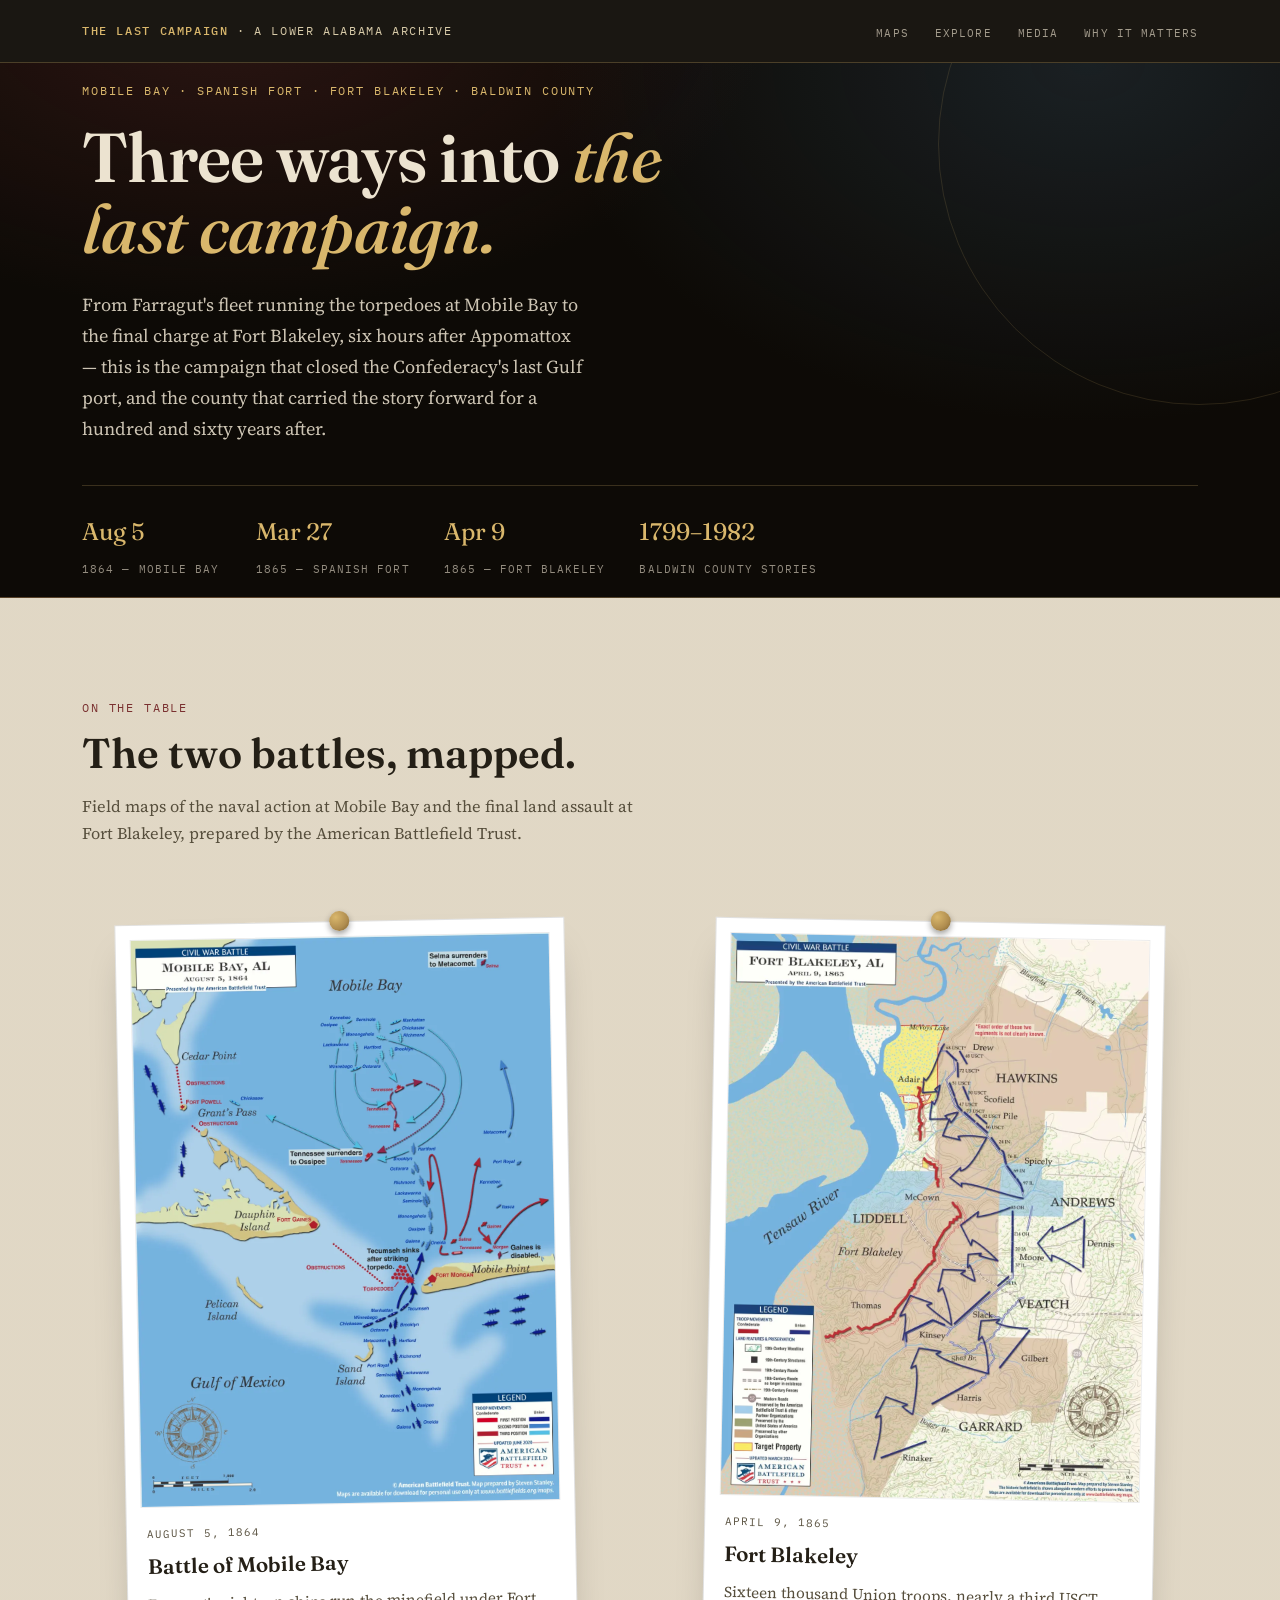
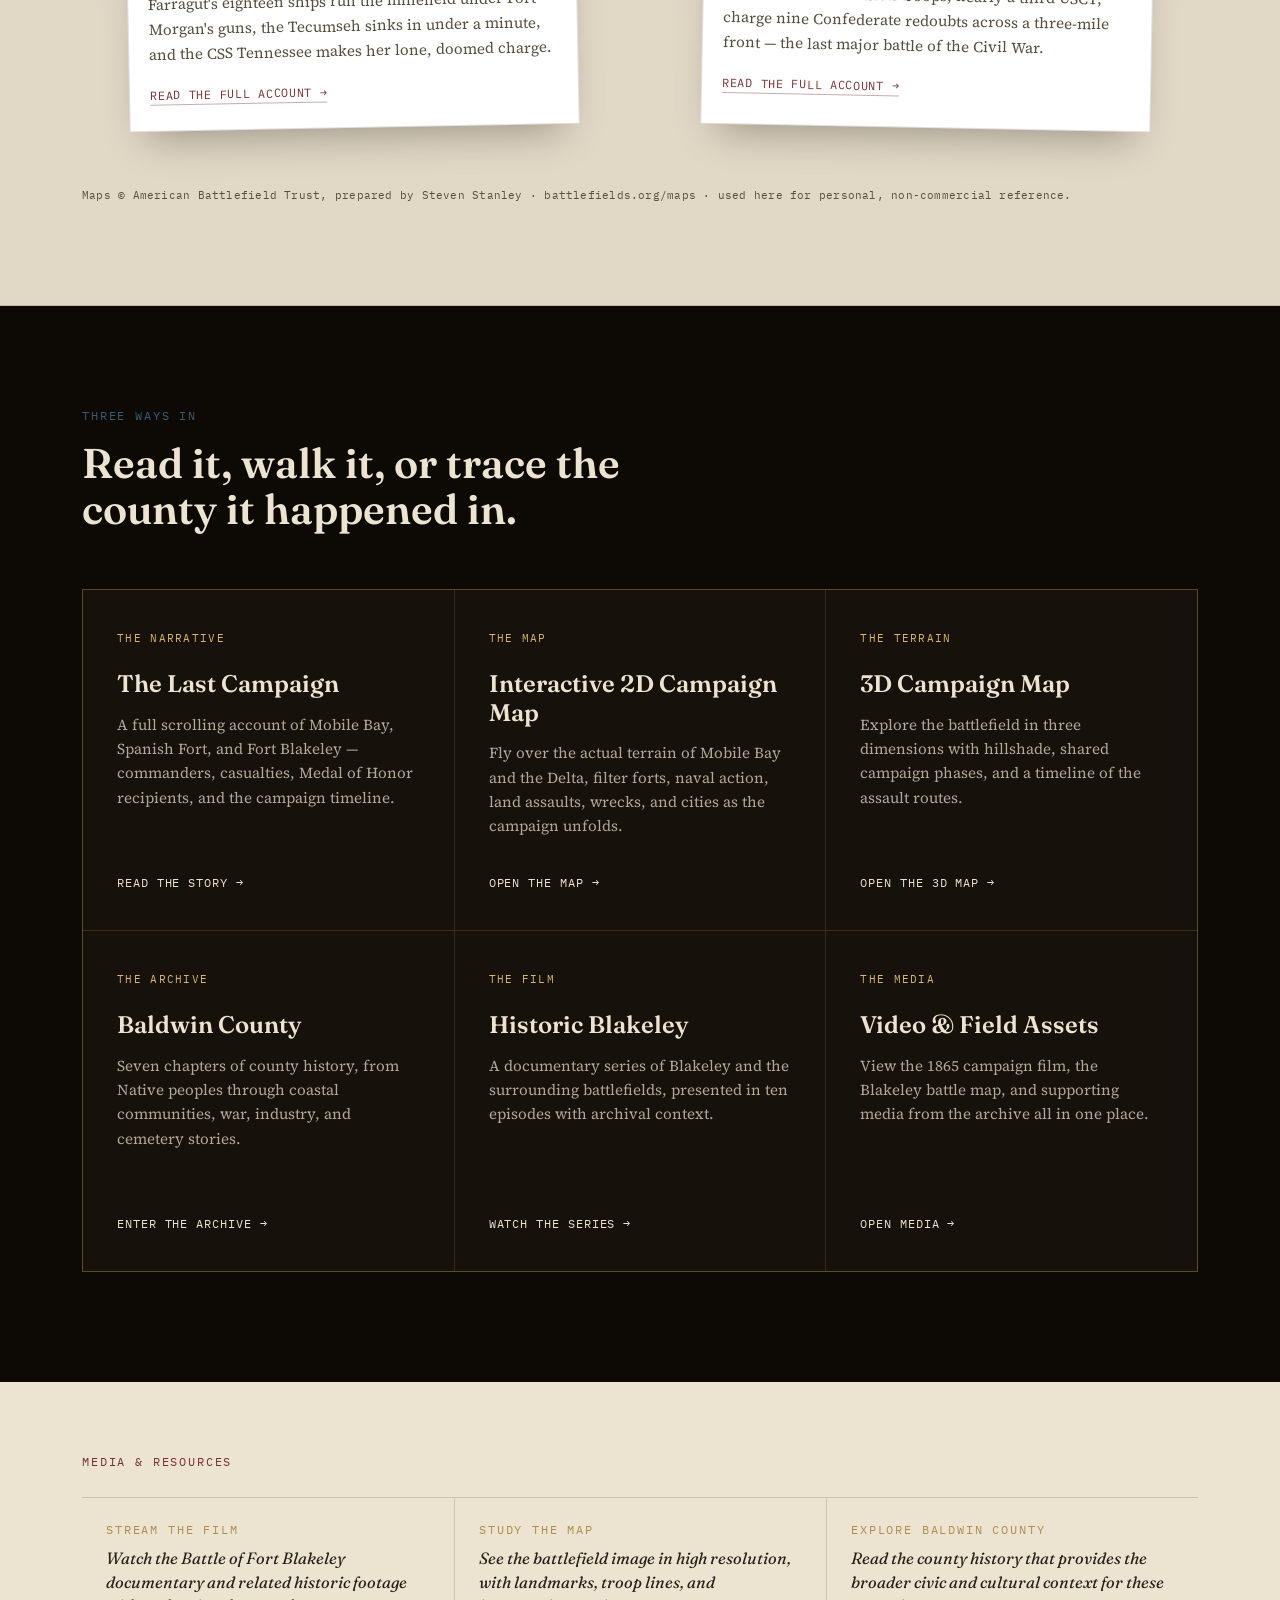
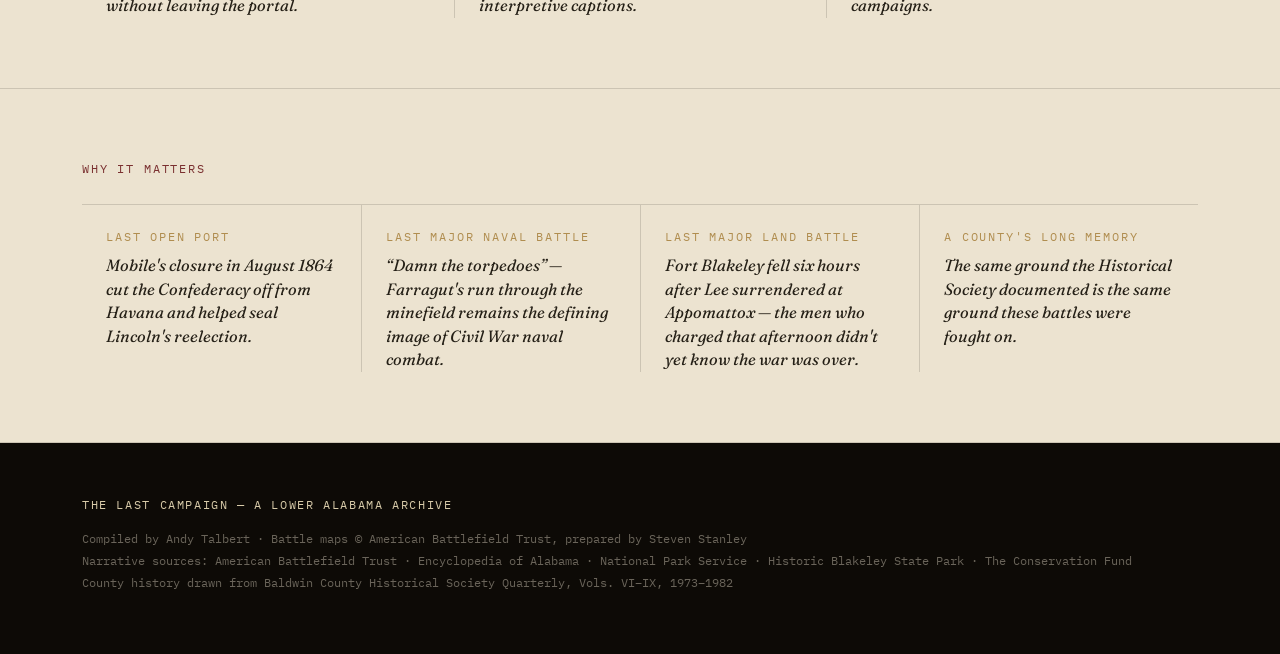
==== index.html @ 720daec0 "Add files via upload" ====
<!DOCTYPE html>
<html lang="en">
<head>
  <meta charset="UTF-8">
  <meta name="viewport" content="width=device-width, initial-scale=1.0">
  <title>The Last Campaign — A Lower Alabama Archive</title>
  <meta name="description" content="A unified web portal for Mobile Bay, Spanish Fort, Fort Blakeley, Baldwin County, and the associated documentary media.">
  <link rel="stylesheet" href="style.css">
</head>
<body>

<div class="topbar">
  <div class="topbar-inner">
    <div class="topbar-mark"><strong>The Last Campaign</strong> · A Lower Alabama Archive</div>
    <ul class="topbar-links">
      <li><a href="#maps">Maps</a></li>
      <li><a href="#routes">Explore</a></li>
      <li><a href="#media">Media</a></li>
      <li><a href="#timeline">Why it matters</a></li>
    </ul>
  </div>
</div>

<header class="hero">
  <div class="hero-inner">
    <div class="eyebrow">Mobile Bay · Spanish Fort · Fort Blakeley · Baldwin County</div>
    <h1>Three ways into <em>the last campaign.</em></h1>
    <p class="hero-lede">
      From Farragut's fleet running the torpedoes at Mobile Bay to the final charge at Fort Blakeley,
      six hours after Appomattox — this is the campaign that closed the Confederacy's last Gulf port,
      and the county that carried the story forward for a hundred and sixty years after.
    </p>
    <div class="hero-dates">
      <div><span class="num">Aug 5</span><span class="lbl">1864 — Mobile Bay</span></div>
      <div><span class="num">Mar 27</span><span class="lbl">1865 — Spanish Fort</span></div>
      <div><span class="num">Apr 9</span><span class="lbl">1865 — Fort Blakeley</span></div>
      <div><span class="num">1799–1982</span><span class="lbl">Baldwin County stories</span></div>
    </div>
  </div>
</header>

<section class="maptable" id="maps">
  <div class="wrap">
    <div class="maptable-head">
      <div class="eyebrow">On the table</div>
      <h2>The two battles, mapped.</h2>
      <p>Field maps of the naval action at Mobile Bay and the final land assault at Fort Blakeley, prepared by the American Battlefield Trust.</p>
    </div>

    <div class="maptable-grid">
      <figure class="doc">
        <span class="doc-pin"></span>
        <img src="assets/mobilebay.png" alt="Map of the Battle of Mobile Bay, August 5, 1864, showing Union fleet columns passing Fort Morgan and the Confederate torpedo field.">
        <figcaption class="doc-cap">
          <span class="doc-eyebrow">August 5, 1864</span>
          <h3>Battle of Mobile Bay</h3>
          <p>Farragut's eighteen ships run the minefield under Fort Morgan's guns, the Tecumseh sinks in under a minute, and the CSS Tennessee makes her lone, doomed charge.</p>
          <a class="doc-link" href="battles.html">Read the full account →</a>
        </figcaption>
      </figure>

      <figure class="doc">
        <span class="doc-pin"></span>
        <img src="assets/blakeley.png" alt="Map of the Battle of Fort Blakeley, April 9, 1865, showing nine Confederate redoubts and the Union charge across a three-mile front.">
        <figcaption class="doc-cap">
          <span class="doc-eyebrow">April 9, 1865</span>
          <h3>Fort Blakeley</h3>
          <p>Sixteen thousand Union troops, nearly a third USCT, charge nine Confederate redoubts across a three-mile front — the last major battle of the Civil War.</p>
          <a class="doc-link" href="battles.html">Read the full account →</a>
        </figcaption>
      </figure>
    </div>

    <p class="map-credit">Maps © American Battlefield Trust, prepared by Steven Stanley · battlefields.org/maps · used here for personal, non-commercial reference.</p>
  </div>
</section>

<section class="routes" id="routes">
  <div class="wrap">
    <div class="routes-head">
      <div class="eyebrow">Three ways in</div>
      <h2>Read it, walk it, or trace the county it happened in.</h2>
    </div>

    <div class="routes-grid">
      <a class="route" href="battles.html">
        <div class="route-tag">The Narrative</div>
        <h3>The Last Campaign</h3>
        <p>A full scrolling account of Mobile Bay, Spanish Fort, and Fort Blakeley — commanders, casualties, Medal of Honor recipients, and the campaign timeline.</p>
        <span class="route-go">Read the story →</span>
      </a>

      <a class="route" href="mobile-campaign-map.html">
        <div class="route-tag">The Map</div>
        <h3>Interactive 2D Campaign Map</h3>
        <p>Fly over the actual terrain of Mobile Bay and the Delta, filter forts, naval action, land assaults, wrecks, and cities as the campaign unfolds.</p>
        <span class="route-go">Open the map →</span>
      </a>

      <a class="route" href="mobile-campaign-3d-map-mobile_1.html">
        <div class="route-tag">The Terrain</div>
        <h3>3D Campaign Map</h3>
        <p>Explore the battlefield in three dimensions with hillshade, shared campaign phases, and a timeline of the assault routes.</p>
        <span class="route-go">Open the 3D map →</span>
      </a>

      <a class="route" href="baldwincounty.html">
        <div class="route-tag">The Archive</div>
        <h3>Baldwin County</h3>
        <p>Seven chapters of county history, from Native peoples through coastal communities, war, industry, and cemetery stories.</p>
        <span class="route-go">Enter the archive →</span>
      </a>

      <a class="route" href="blakeleyvids.html">
        <div class="route-tag">The Film</div>
        <h3>Historic Blakeley</h3>
        <p>A documentary series of Blakeley and the surrounding battlefields, presented in ten episodes with archival context.</p>
        <span class="route-go">Watch the series →</span>
      </a>

      <a class="route" href="media.html">
        <div class="route-tag">The Media</div>
        <h3>Video &amp; Field Assets</h3>
        <p>View the 1865 campaign film, the Blakeley battle map, and supporting media from the archive all in one place.</p>
        <span class="route-go">Open media →</span>
      </a>
    </div>
  </div>
</section>

<section class="strip" id="media">
  <div class="wrap">
    <div class="eyebrow" style="color:var(--confederate); margin-bottom:26px;">Media & resources</div>
    <div class="strip-row">
      <div class="strip-item">
        <div class="eyebrow">Stream the film</div>
        <p>Watch the Battle of Fort Blakeley documentary and related historic footage without leaving the portal.</p>
      </div>
      <div class="strip-item">
        <div class="eyebrow">Study the map</div>
        <p>See the battlefield image in high resolution, with landmarks, troop lines, and interpretive captions.</p>
      </div>
      <div class="strip-item">
        <div class="eyebrow">Explore Baldwin County</div>
        <p>Read the county history that provides the broader civic and cultural context for these campaigns.</p>
      </div>
    </div>
  </div>
</section>

<section class="strip" id="timeline">
  <div class="wrap">
    <div class="eyebrow" style="color:var(--confederate); margin-bottom:26px;">Why it matters</div>
    <div class="strip-row">
      <div class="strip-item">
        <div class="eyebrow">Last open port</div>
        <p>Mobile's closure in August 1864 cut the Confederacy off from Havana and helped seal Lincoln's reelection.</p>
      </div>
      <div class="strip-item">
        <div class="eyebrow">Last major naval battle</div>
        <p>“Damn the torpedoes” — Farragut's run through the minefield remains the defining image of Civil War naval combat.</p>
      </div>
      <div class="strip-item">
        <div class="eyebrow">Last major land battle</div>
        <p>Fort Blakeley fell six hours after Lee surrendered at Appomattox — the men who charged that afternoon didn't yet know the war was over.</p>
      </div>
      <div class="strip-item">
        <div class="eyebrow">A county's long memory</div>
        <p>The same ground the Historical Society documented is the same ground these battles were fought on.</p>
      </div>
    </div>
  </div>
</section>

<footer>
  <div class="wrap">
    <div class="footer-title">The Last Campaign — A Lower Alabama Archive</div>
    <div class="footer-sources">
      Compiled by Andy Talbert · Battle maps © American Battlefield Trust, prepared by Steven Stanley<br>
      Narrative sources: American Battlefield Trust · Encyclopedia of Alabama · National Park Service · Historic Blakeley State Park · The Conservation Fund<br>
      County history drawn from Baldwin County Historical Society Quarterly, Vols. VI–IX, 1973–1982
    </div>
  </div>
</footer>

</body>
</html>
---- style.css ----
/* ============================================================
   THE LAST CAMPAIGN — hub stylesheet
   A dossier/war-table aesthetic for three linked history projects.
   ============================================================ */

@import url('https://fonts.googleapis.com/css2?family=Fraunces:ital,opsz,wght@0,9..144,300;0,9..144,400;0,9..144,600;0,9..144,700;1,9..144,500&family=Source+Serif+4:ital,wght@0,400;0,600;1,400&family=IBM+Plex+Mono:wght@400;500&display=swap');

:root{
  /* ---- palette ---- */
  --ink:            #0d0a06;   /* near-black, matches the 3D map's own theme color */
  --ink-soft:       #16110a;
  --parchment:      #ece3d0;
  --parchment-dim:  #d8cba9;
  --parchment-line: rgba(13,10,6,0.14);
  --brass:          #b08d4f;
  --brass-bright:   #d9b76c;
  --union:          #3c5a70;
  --confederate:    #7a3030;
  --text-dark:      #241f16;
  --text-dim:       #574f3d;

  /* ---- type ---- */
  --display: 'Fraunces', Georgia, serif;
  --body:    'Source Serif 4', Georgia, serif;
  --mono:    'IBM Plex Mono', 'Courier New', monospace;

  --max: 1180px;
}

*{ box-sizing: border-box; }
html{ scroll-behavior: smooth; }

body{
  margin: 0;
  background: var(--parchment);
  color: var(--text-dark);
  font-family: var(--body);
  font-size: 18px;
  line-height: 1.65;
  -webkit-font-smoothing: antialiased;
}

img{ max-width: 100%; display: block; }

a{ color: inherit; }

.wrap{
  max-width: var(--max);
  margin: 0 auto;
  padding: 0 32px;
}

.eyebrow{
  font-family: var(--mono);
  font-size: 0.72rem;
  letter-spacing: 0.16em;
  text-transform: uppercase;
}

/* ---------------------------------------------------------- */
/* TOP BAR                                                     */
/* ---------------------------------------------------------- */

.topbar{
  position: sticky;
  top: 0;
  z-index: 40;
  background: rgba(13,10,6,0.94);
  backdrop-filter: blur(6px);
  border-bottom: 1px solid rgba(217,183,108,0.25);
}

.topbar-inner{
  max-width: var(--max);
  margin: 0 auto;
  padding: 16px 32px;
  display: flex;
  align-items: center;
  justify-content: space-between;
  gap: 20px;
}

.topbar-mark{
  font-family: var(--mono);
  font-size: 0.72rem;
  letter-spacing: 0.14em;
  text-transform: uppercase;
  color: var(--parchment-dim);
}

.topbar-mark strong{
  color: var(--brass-bright);
  font-weight: 500;
}

.topbar-links{
  display: flex;
  gap: 26px;
  list-style: none;
  margin: 0;
  padding: 0;
}

.topbar-links a{
  font-family: var(--mono);
  font-size: 0.7rem;
  letter-spacing: 0.1em;
  text-transform: uppercase;
  text-decoration: none;
  color: rgba(236,227,208,0.65);
  transition: color 0.2s ease;
}

.topbar-links a:hover{ color: var(--brass-bright); }

/* ---------------------------------------------------------- */
/* HERO                                                         */
/* ---------------------------------------------------------- */

.hero{
  background:
    radial-gradient(ellipse 900px 500px at 18% -10%, rgba(122,48,48,0.28), transparent 60%),
    radial-gradient(ellipse 900px 600px at 85% 0%, rgba(60,90,112,0.28), transparent 60%),
    var(--ink);
  color: var(--parchment);
  padding: 18px 0 16px;
  border-bottom: 1px solid rgba(217,183,108,0.3);
  position: relative;
  overflow: hidden;
}

.hero::after{
  /* faint compass/topographic ring, purely decorative */
  content: "";
  position: absolute;
  right: -180px;
  top: -180px;
  width: 520px;
  height: 520px;
  border: 1px solid rgba(217,183,108,0.14);
  border-radius: 50%;
  pointer-events: none;
}

.hero-inner{
  max-width: var(--max);
  margin: 0 auto;
  padding: 0 32px;
  position: relative;
}

.hero .eyebrow{ color: var(--brass-bright); margin-bottom: 22px; }

.hero h1{
  font-family: var(--display);
  font-weight: 600;
  font-size: clamp(2.6rem, 5.4vw, 4.6rem);
  line-height: 1.03;
  margin: 0 0 26px;
  max-width: 15ch;
  letter-spacing: -0.01em;
}

.hero h1 em{
  font-style: italic;
  font-weight: 500;
  color: var(--brass-bright);
}

.hero-lede{
  font-size: 1.14rem;
  line-height: 1.7;
  max-width: 56ch;
  color: rgba(236,227,208,0.86);
  margin: 0 0 40px;
}

.hero-dates{
  display: flex;
  flex-wrap: wrap;
  gap: 34px;
  border-top: 1px solid rgba(217,183,108,0.22);
  padding-top: 26px;
}

.hero-dates div{ min-width: 140px; }

.hero-dates .num{
  font-family: var(--display);
  font-size: 1.5rem;
  color: var(--brass-bright);
  display: block;
}

.hero-dates .lbl{
  font-family: var(--mono);
  font-size: 0.68rem;
  letter-spacing: 0.1em;
  text-transform: uppercase;
  color: rgba(236,227,208,0.6);
}

/* ---------------------------------------------------------- */
/* MAP TABLE — the two campaign maps, styled as pinned docs    */
/* ---------------------------------------------------------- */

.maptable{
  background:
    linear-gradient(rgba(13,10,6,0.05), rgba(13,10,6,0.05)),
    var(--parchment);
  padding: 100px 0 90px;
  border-bottom: 1px solid var(--parchment-line);
}

.maptable-head{
  max-width: 62ch;
  margin: 0 0 56px;
}

.maptable-head .eyebrow{ color: var(--confederate); margin-bottom: 14px; }

.maptable-head h2{
  font-family: var(--display);
  font-size: clamp(1.9rem, 3.4vw, 2.6rem);
  font-weight: 600;
  margin: 0 0 16px;
  line-height: 1.1;
}

.maptable-head p{
  color: var(--text-dim);
  font-size: 1.02rem;
  margin: 0;
}

.maptable-grid{
  display: grid;
  grid-template-columns: 1fr 1fr;
  gap: 56px;
}

.doc{
  background: #fff;
  padding: 14px 14px 0;
  border: 1px solid rgba(13,10,6,0.12);
  box-shadow: 0 22px 40px -18px rgba(13,10,6,0.35);
  position: relative;
  transition: transform 0.35s ease, box-shadow 0.35s ease;
}

.doc:nth-child(1){ transform: rotate(-1.1deg); }
.doc:nth-child(2){ transform: rotate(1.1deg); }

.doc:hover{
  transform: rotate(0deg) translateY(-4px);
  box-shadow: 0 30px 50px -18px rgba(13,10,6,0.4);
}

.doc-pin{
  position: absolute;
  top: -11px;
  left: 50%;
  transform: translateX(-50%);
  width: 20px;
  height: 20px;
  border-radius: 50%;
  background: radial-gradient(circle at 32% 30%, var(--brass-bright), var(--brass) 60%, #7a5f2f 100%);
  box-shadow: 0 3px 6px rgba(13,10,6,0.4);
}

.doc img{ border: 1px solid rgba(13,10,6,0.08); }

.doc-cap{
  padding: 18px 6px 22px;
}

.doc-cap .doc-eyebrow{
  font-family: var(--mono);
  font-size: 0.68rem;
  letter-spacing: 0.1em;
  text-transform: uppercase;
  color: var(--text-dim);
  display: block;
  margin-bottom: 6px;
}

.doc-cap h3{
  font-family: var(--display);
  font-size: 1.3rem;
  font-weight: 600;
  margin: 0 0 8px;
}

.doc-cap p{
  color: var(--text-dim);
  font-size: 0.95rem;
  margin: 0 0 12px;
}

.doc-link{
  font-family: var(--mono);
  font-size: 0.74rem;
  letter-spacing: 0.06em;
  text-transform: uppercase;
  text-decoration: none;
  color: var(--confederate);
  border-bottom: 1px solid rgba(122,48,48,0.4);
  padding-bottom: 2px;
}

.doc-link:hover{ border-color: var(--confederate); }

.map-credit{
  margin-top: 40px;
  font-family: var(--mono);
  font-size: 0.7rem;
  color: var(--text-dim);
  letter-spacing: 0.02em;
}

/* ---------------------------------------------------------- */
/* THREE WAYS IN — the linked projects                         */
/* ---------------------------------------------------------- */

.routes{
  background: var(--ink);
  padding: 100px 0 110px;
}

.routes-head{
  max-width: 62ch;
  margin: 0 0 56px;
}

.routes-head .eyebrow{ color: var(--union); }

.routes-head h2{
  font-family: var(--display);
  font-size: clamp(1.9rem, 3.4vw, 2.6rem);
  font-weight: 600;
  color: var(--parchment);
  margin: 16px 0 0;
  line-height: 1.1;
}

.routes-grid{
  display: grid;
  grid-template-columns: repeat(3, 1fr);
  gap: 1px;
  background: rgba(217,183,108,0.2);
  border: 1px solid rgba(217,183,108,0.2);
}

.route{
  background: var(--ink-soft);
  padding: 40px 34px 38px;
  text-decoration: none;
  color: var(--parchment);
  display: flex;
  flex-direction: column;
  min-height: 340px;
  transition: background 0.25s ease;
}

.route:hover{ background: #1d1710; }

.route-tag{
  font-family: var(--mono);
  font-size: 0.68rem;
  letter-spacing: 0.12em;
  text-transform: uppercase;
  color: var(--brass-bright);
  margin-bottom: 22px;
}

.route h3{
  font-family: var(--display);
  font-size: 1.5rem;
  font-weight: 600;
  line-height: 1.2;
  margin: 0 0 14px;
}

.route p{
  color: rgba(236,227,208,0.72);
  font-size: 0.95rem;
  line-height: 1.6;
  margin: 0;
  flex-grow: 1;
}

.route-go{
  margin-top: 26px;
  font-family: var(--mono);
  font-size: 0.72rem;
  letter-spacing: 0.08em;
  text-transform: uppercase;
  display: inline-flex;
  align-items: center;
  gap: 8px;
  color: var(--parchment);
}

.route-go .arrow{
  transition: transform 0.2s ease;
}

.route:hover .route-go .arrow{ transform: translateX(4px); }

/* ---------------------------------------------------------- */
/* TIMELINE STRIP                                               */
/* ---------------------------------------------------------- */

.strip{
  background: var(--parchment);
  padding: 70px 0;
  border-bottom: 1px solid var(--parchment-line);
}

.strip-row{
  display: flex;
  flex-wrap: wrap;
  gap: 0;
  border-top: 1px solid var(--parchment-line);
}

.strip-item{
  flex: 1 1 220px;
  padding: 22px 24px 0;
  border-left: 1px solid var(--parchment-line);
}

.strip-item:first-child{ border-left: none; }

.strip-item .eyebrow{ color: var(--brass); margin-bottom: 8px; }

.strip-item p{
  font-family: var(--display);
  font-size: 1.02rem;
  font-style: italic;
  color: var(--text-dark);
  margin: 0;
  line-height: 1.45;
}

/* ---------------------------------------------------------- */
/* FOOTER                                                       */
/* ---------------------------------------------------------- */

footer{
  background: var(--ink);
  color: rgba(236,227,208,0.55);
  padding: 52px 0 60px;
}

.footer-title{
  font-family: var(--mono);
  font-size: 0.72rem;
  letter-spacing: 0.14em;
  text-transform: uppercase;
  color: var(--parchment-dim);
  margin-bottom: 14px;
}

.footer-sources{
  font-family: var(--mono);
  font-size: 0.72rem;
  line-height: 1.9;
  color: rgba(236,227,208,0.42);
}

/* ---------------------------------------------------------- */
/* RESPONSIVE                                                   */
/* ---------------------------------------------------------- */

@media (max-width: 900px){
  .maptable-grid{ grid-template-columns: 1fr; gap: 64px; }
  .routes-grid{ grid-template-columns: 1fr; }
  .route{ min-height: 0; }
  .topbar-links{ display: none; }
}

@media (max-width: 560px){
  .wrap, .hero-inner{ padding-left: 20px; padding-right: 20px; }
  .hero{ padding: 88px 0 72px; }
  .hero-dates{ gap: 22px; }
}

/* ---------------------------------------------------------- */
/* MOTION PREFS                                                 */
/* ---------------------------------------------------------- */

@media (prefers-reduced-motion: reduce){
  html{ scroll-behavior: auto; }
  .doc, .route, .route-go .arrow{ transition: none; }
}

/* focus visibility */
a:focus-visible{
  outline: 2px solid var(--brass-bright);
  outline-offset: 3px;
}
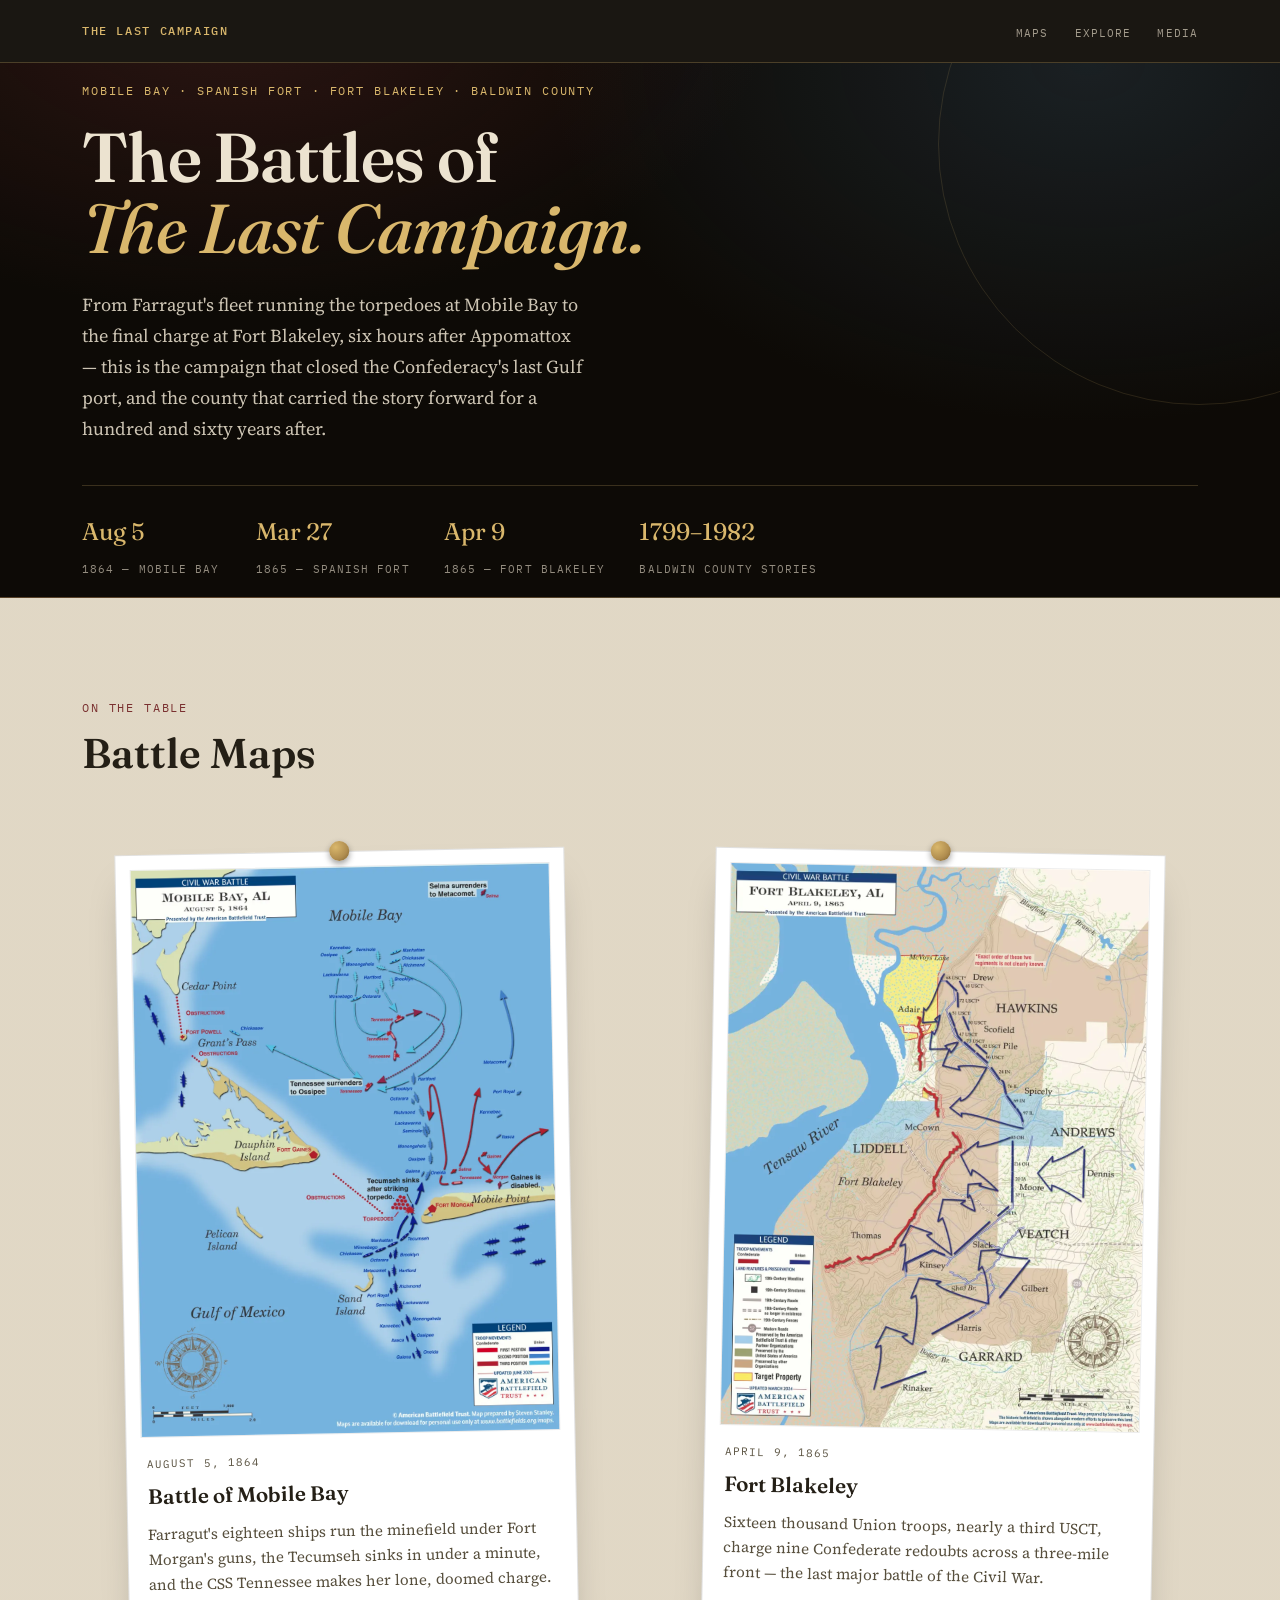
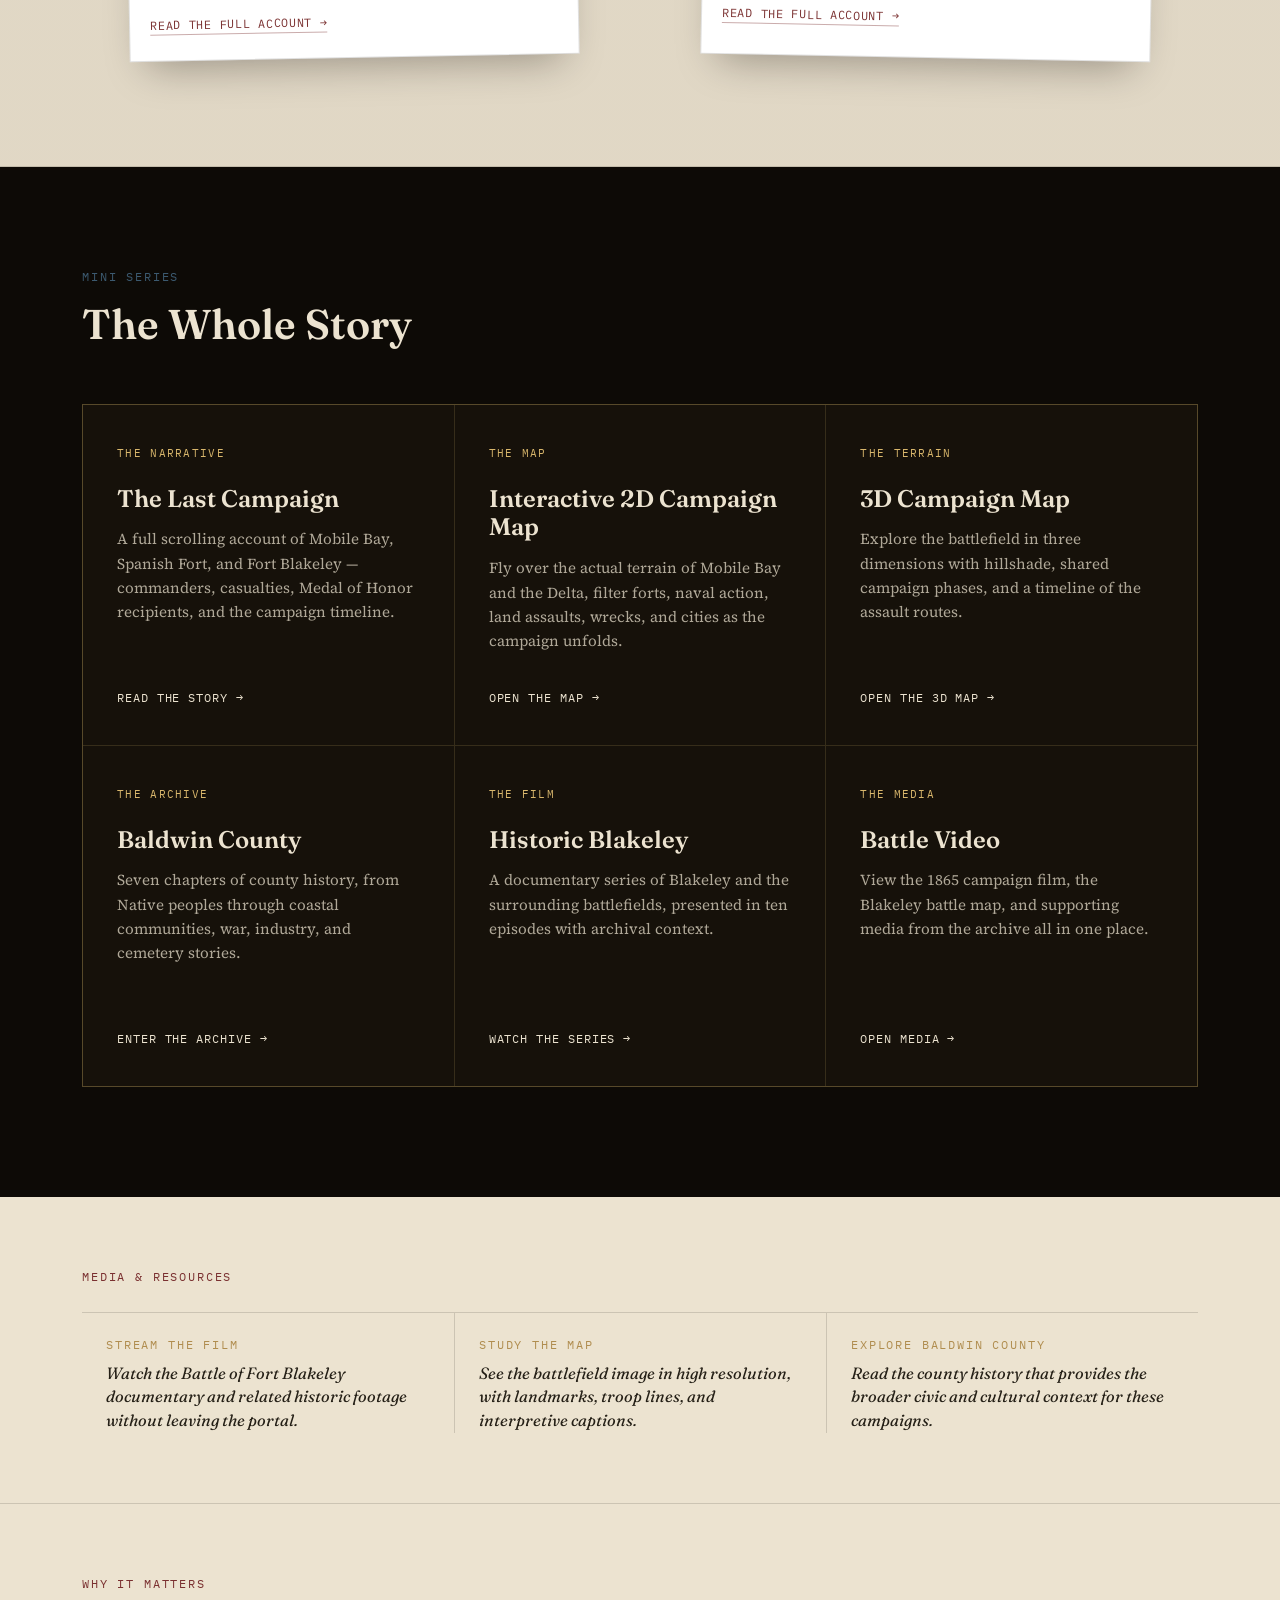
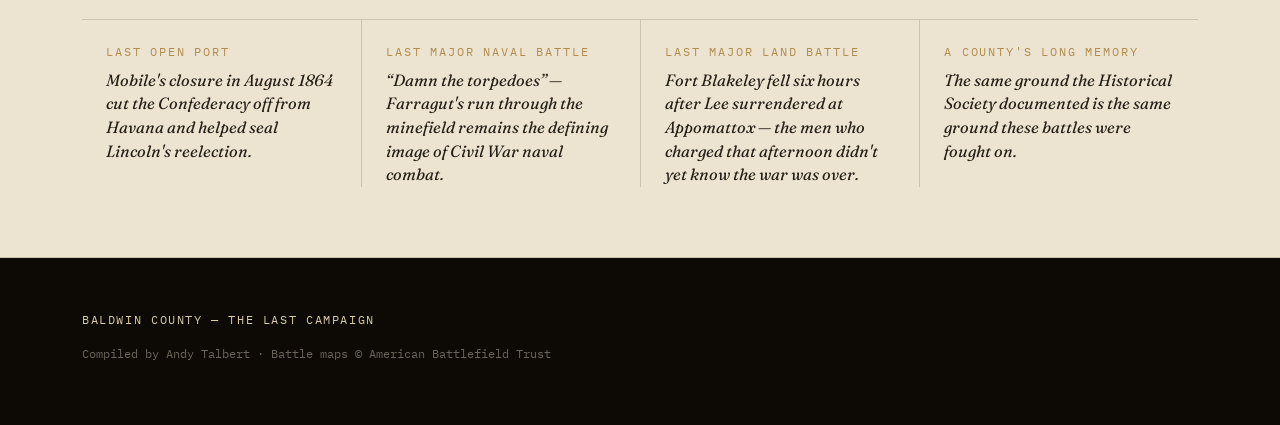
==== commit c14293dc: "Update index.html" ====
--- a/index.html
+++ b/index.html
@@ -3,7 +3,7 @@
 <head>
   <meta charset="UTF-8">
   <meta name="viewport" content="width=device-width, initial-scale=1.0">
-  <title>The Last Campaign — A Lower Alabama Archive</title>
+  <title>Baldwin County - The Last Campaign</title>
   <meta name="description" content="A unified web portal for Mobile Bay, Spanish Fort, Fort Blakeley, Baldwin County, and the associated documentary media.">
   <link rel="stylesheet" href="style.css">
 </head>
@@ -11,12 +11,12 @@
 
 <div class="topbar">
   <div class="topbar-inner">
-    <div class="topbar-mark"><strong>The Last Campaign</strong> · A Lower Alabama Archive</div>
+    <div class="topbar-mark"><strong>The Last Campaign</strong></div>
     <ul class="topbar-links">
       <li><a href="#maps">Maps</a></li>
       <li><a href="#routes">Explore</a></li>
       <li><a href="#media">Media</a></li>
-      <li><a href="#timeline">Why it matters</a></li>
+     
     </ul>
   </div>
 </div>
@@ -24,7 +24,7 @@
 <header class="hero">
   <div class="hero-inner">
     <div class="eyebrow">Mobile Bay · Spanish Fort · Fort Blakeley · Baldwin County</div>
-    <h1>Three ways into <em>the last campaign.</em></h1>
+    <h1>The Battles of<br><em>The Last Campaign.</em></h1>
     <p class="hero-lede">
       From Farragut's fleet running the torpedoes at Mobile Bay to the final charge at Fort Blakeley,
       six hours after Appomattox — this is the campaign that closed the Confederacy's last Gulf port,
@@ -43,8 +43,8 @@
   <div class="wrap">
     <div class="maptable-head">
       <div class="eyebrow">On the table</div>
-      <h2>The two battles, mapped.</h2>
-      <p>Field maps of the naval action at Mobile Bay and the final land assault at Fort Blakeley, prepared by the American Battlefield Trust.</p>
+      <h2>Battle Maps</h2>
+     
     </div>
 
     <div class="maptable-grid">
@@ -71,15 +71,15 @@
       </figure>
     </div>
 
-    <p class="map-credit">Maps © American Battlefield Trust, prepared by Steven Stanley · battlefields.org/maps · used here for personal, non-commercial reference.</p>
+   
   </div>
 </section>
 
 <section class="routes" id="routes">
   <div class="wrap">
     <div class="routes-head">
-      <div class="eyebrow">Three ways in</div>
-      <h2>Read it, walk it, or trace the county it happened in.</h2>
+      <div class="eyebrow">Mini Series</div>
+      <h2>The Whole Story</h2>
     </div>
 
     <div class="routes-grid">
@@ -120,7 +120,7 @@
 
       <a class="route" href="media.html">
         <div class="route-tag">The Media</div>
-        <h3>Video &amp; Field Assets</h3>
+        <h3>Battle Video</h3>
         <p>View the 1865 campaign film, the Blakeley battle map, and supporting media from the archive all in one place.</p>
         <span class="route-go">Open media →</span>
       </a>
@@ -174,11 +174,10 @@
 
 <footer>
   <div class="wrap">
-    <div class="footer-title">The Last Campaign — A Lower Alabama Archive</div>
+    <div class="footer-title">Baldwin County — The Last Campaign</div>
     <div class="footer-sources">
-      Compiled by Andy Talbert · Battle maps © American Battlefield Trust, prepared by Steven Stanley<br>
-      Narrative sources: American Battlefield Trust · Encyclopedia of Alabama · National Park Service · Historic Blakeley State Park · The Conservation Fund<br>
-      County history drawn from Baldwin County Historical Society Quarterly, Vols. VI–IX, 1973–1982
+      Compiled by Andy Talbert · Battle maps © American Battlefield Trust<br>
+     
     </div>
   </div>
 </footer>
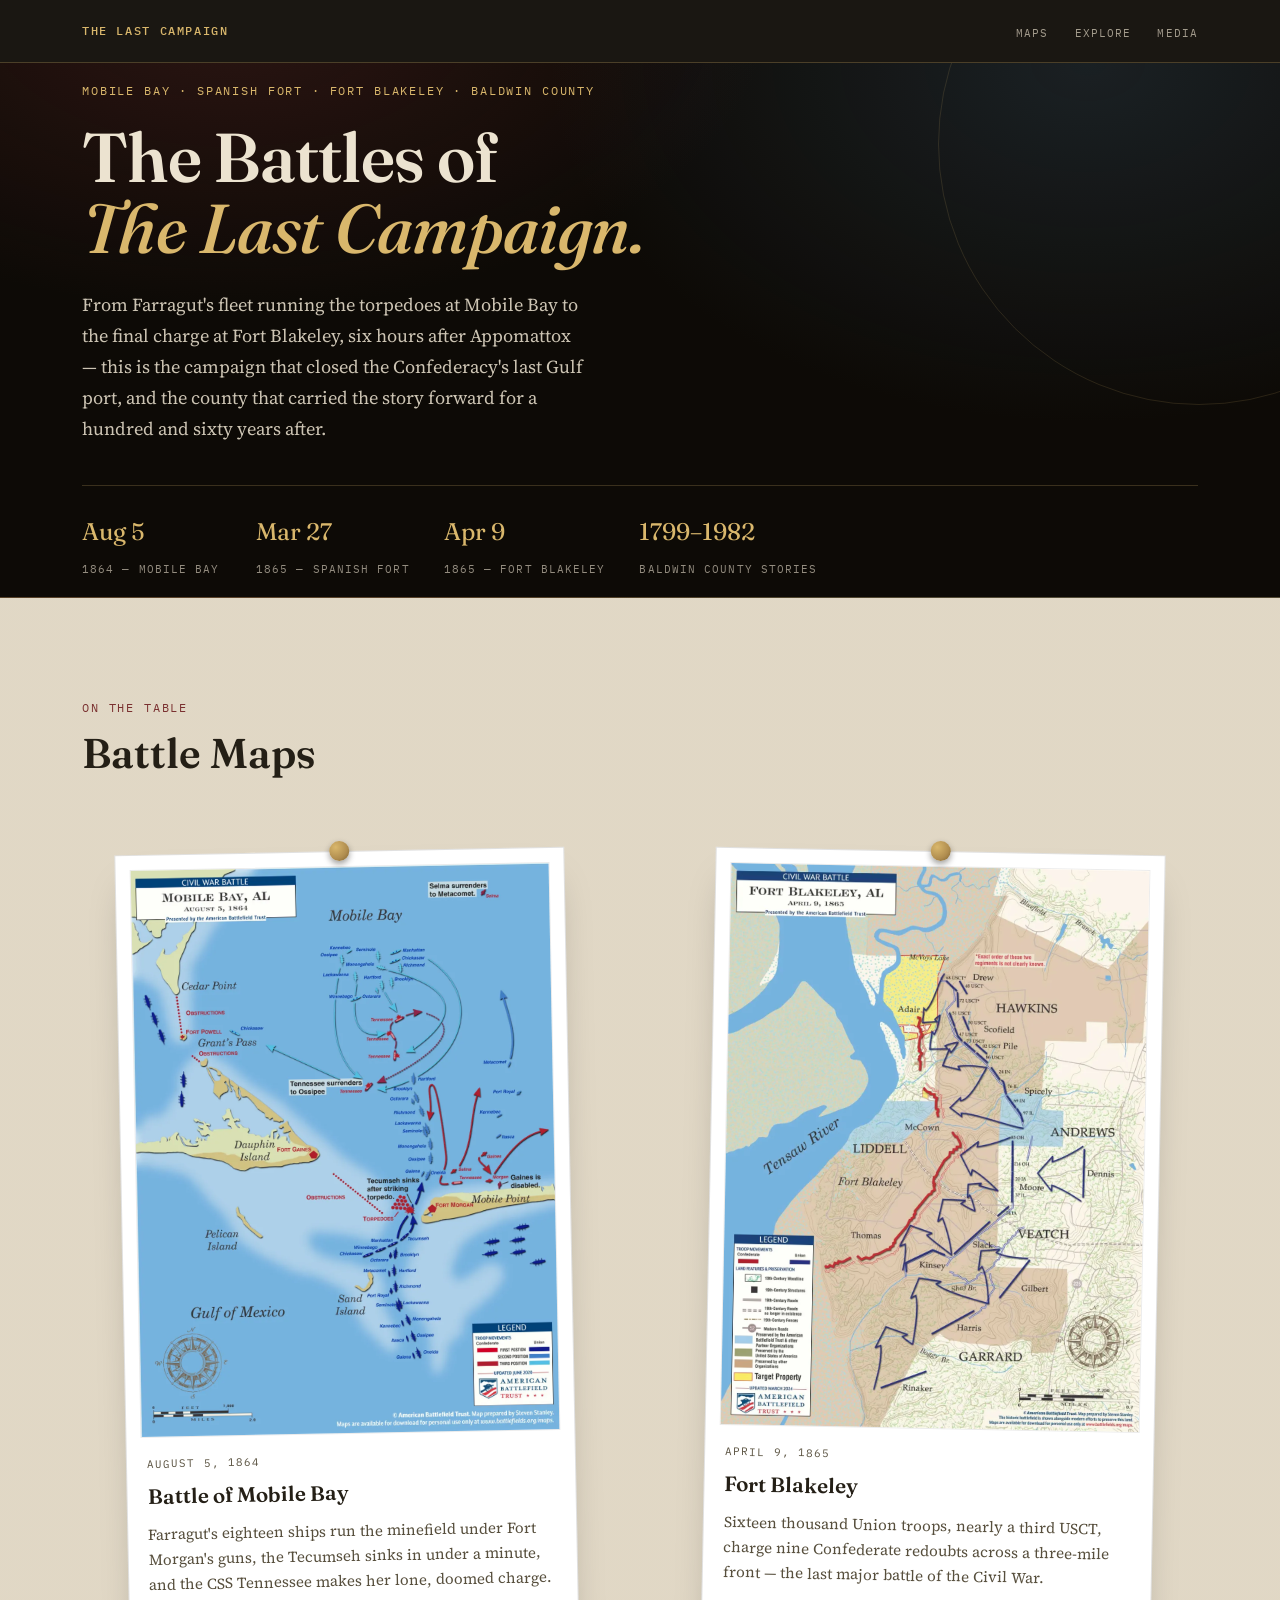
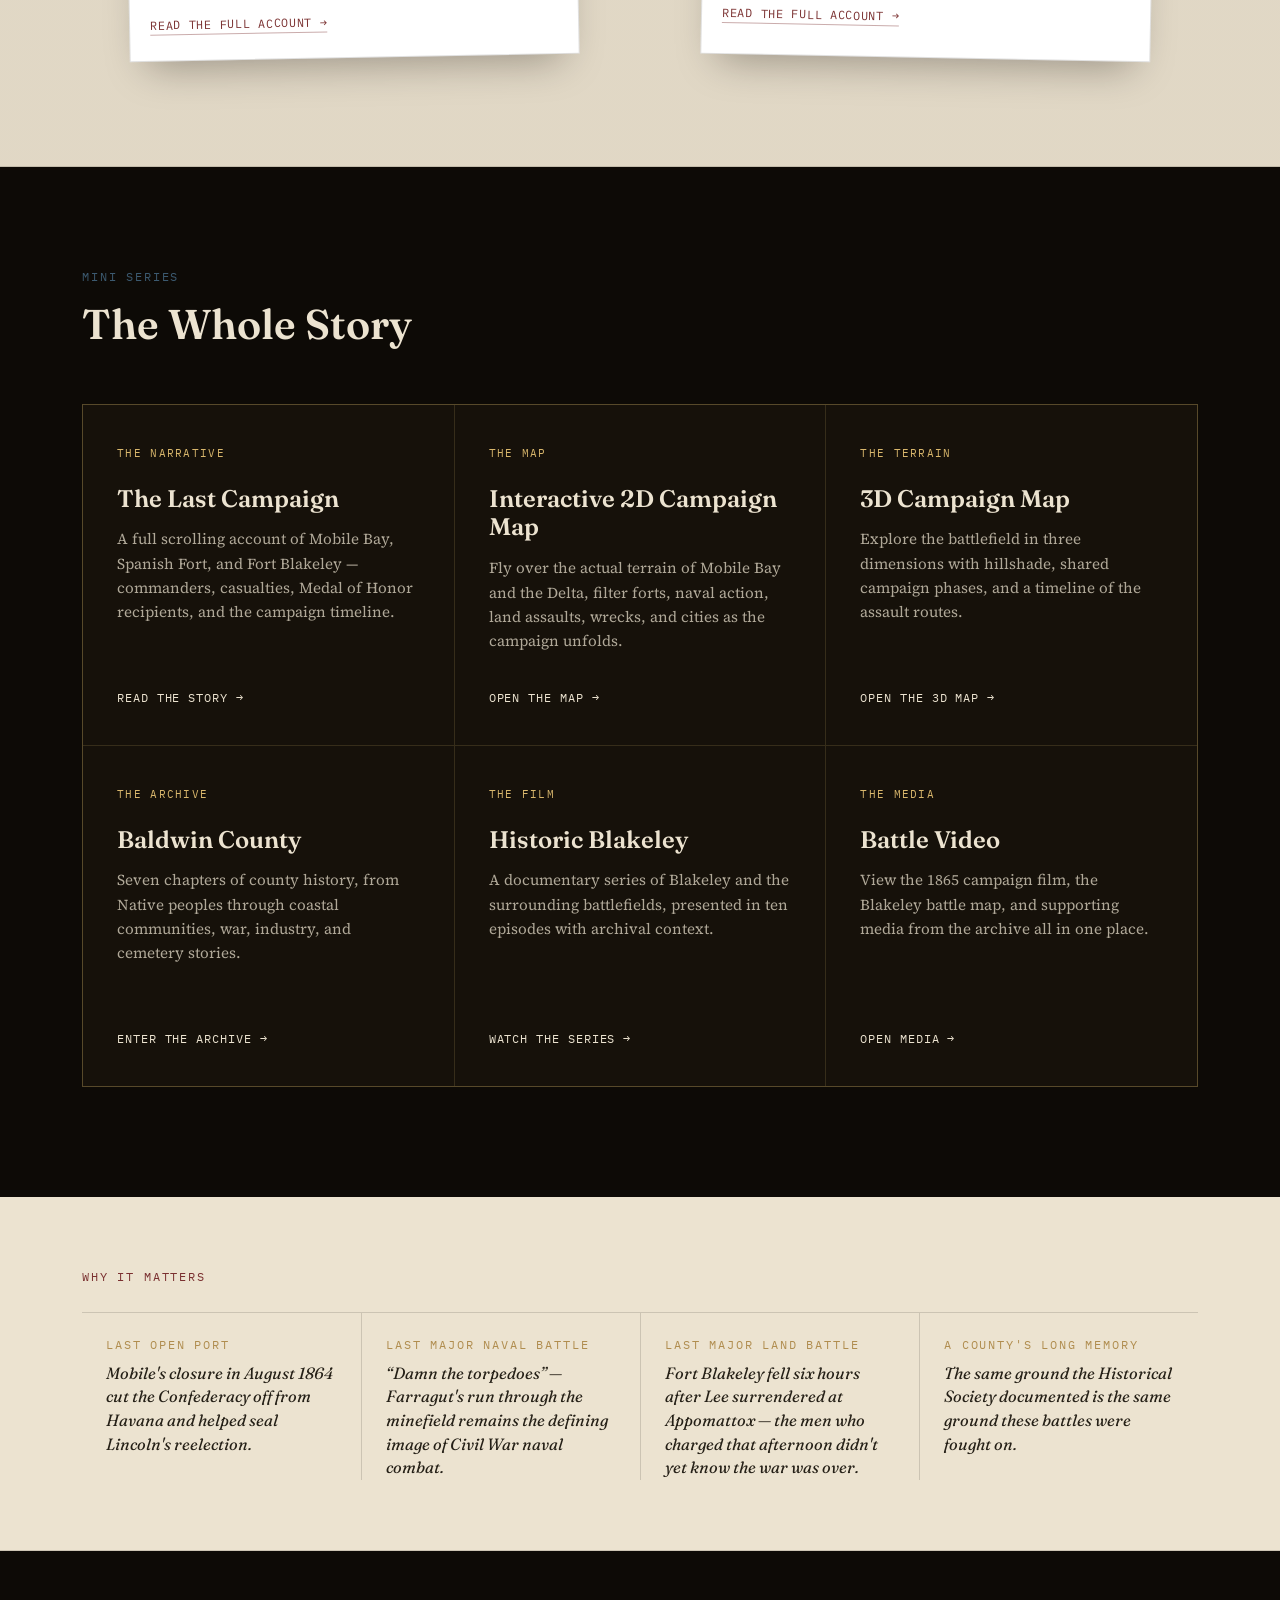
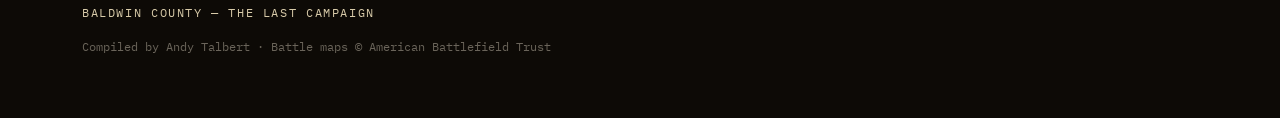
==== commit 5350423f: "Update index.html" ====
--- a/index.html
+++ b/index.html
@@ -4,7 +4,7 @@
   <meta charset="UTF-8">
   <meta name="viewport" content="width=device-width, initial-scale=1.0">
   <title>Baldwin County - The Last Campaign</title>
-  <meta name="description" content="A unified web portal for Mobile Bay, Spanish Fort, Fort Blakeley, Baldwin County, and the associated documentary media.">
+  <meta name="description" content="The Battles of Mobile Bay , Spanish Fort, Blakeley">
   <link rel="stylesheet" href="style.css">
 </head>
 <body>
@@ -128,25 +128,7 @@
   </div>
 </section>
 
-<section class="strip" id="media">
-  <div class="wrap">
-    <div class="eyebrow" style="color:var(--confederate); margin-bottom:26px;">Media & resources</div>
-    <div class="strip-row">
-      <div class="strip-item">
-        <div class="eyebrow">Stream the film</div>
-        <p>Watch the Battle of Fort Blakeley documentary and related historic footage without leaving the portal.</p>
-      </div>
-      <div class="strip-item">
-        <div class="eyebrow">Study the map</div>
-        <p>See the battlefield image in high resolution, with landmarks, troop lines, and interpretive captions.</p>
-      </div>
-      <div class="strip-item">
-        <div class="eyebrow">Explore Baldwin County</div>
-        <p>Read the county history that provides the broader civic and cultural context for these campaigns.</p>
-      </div>
-    </div>
-  </div>
-</section>
+
 
 <section class="strip" id="timeline">
   <div class="wrap">
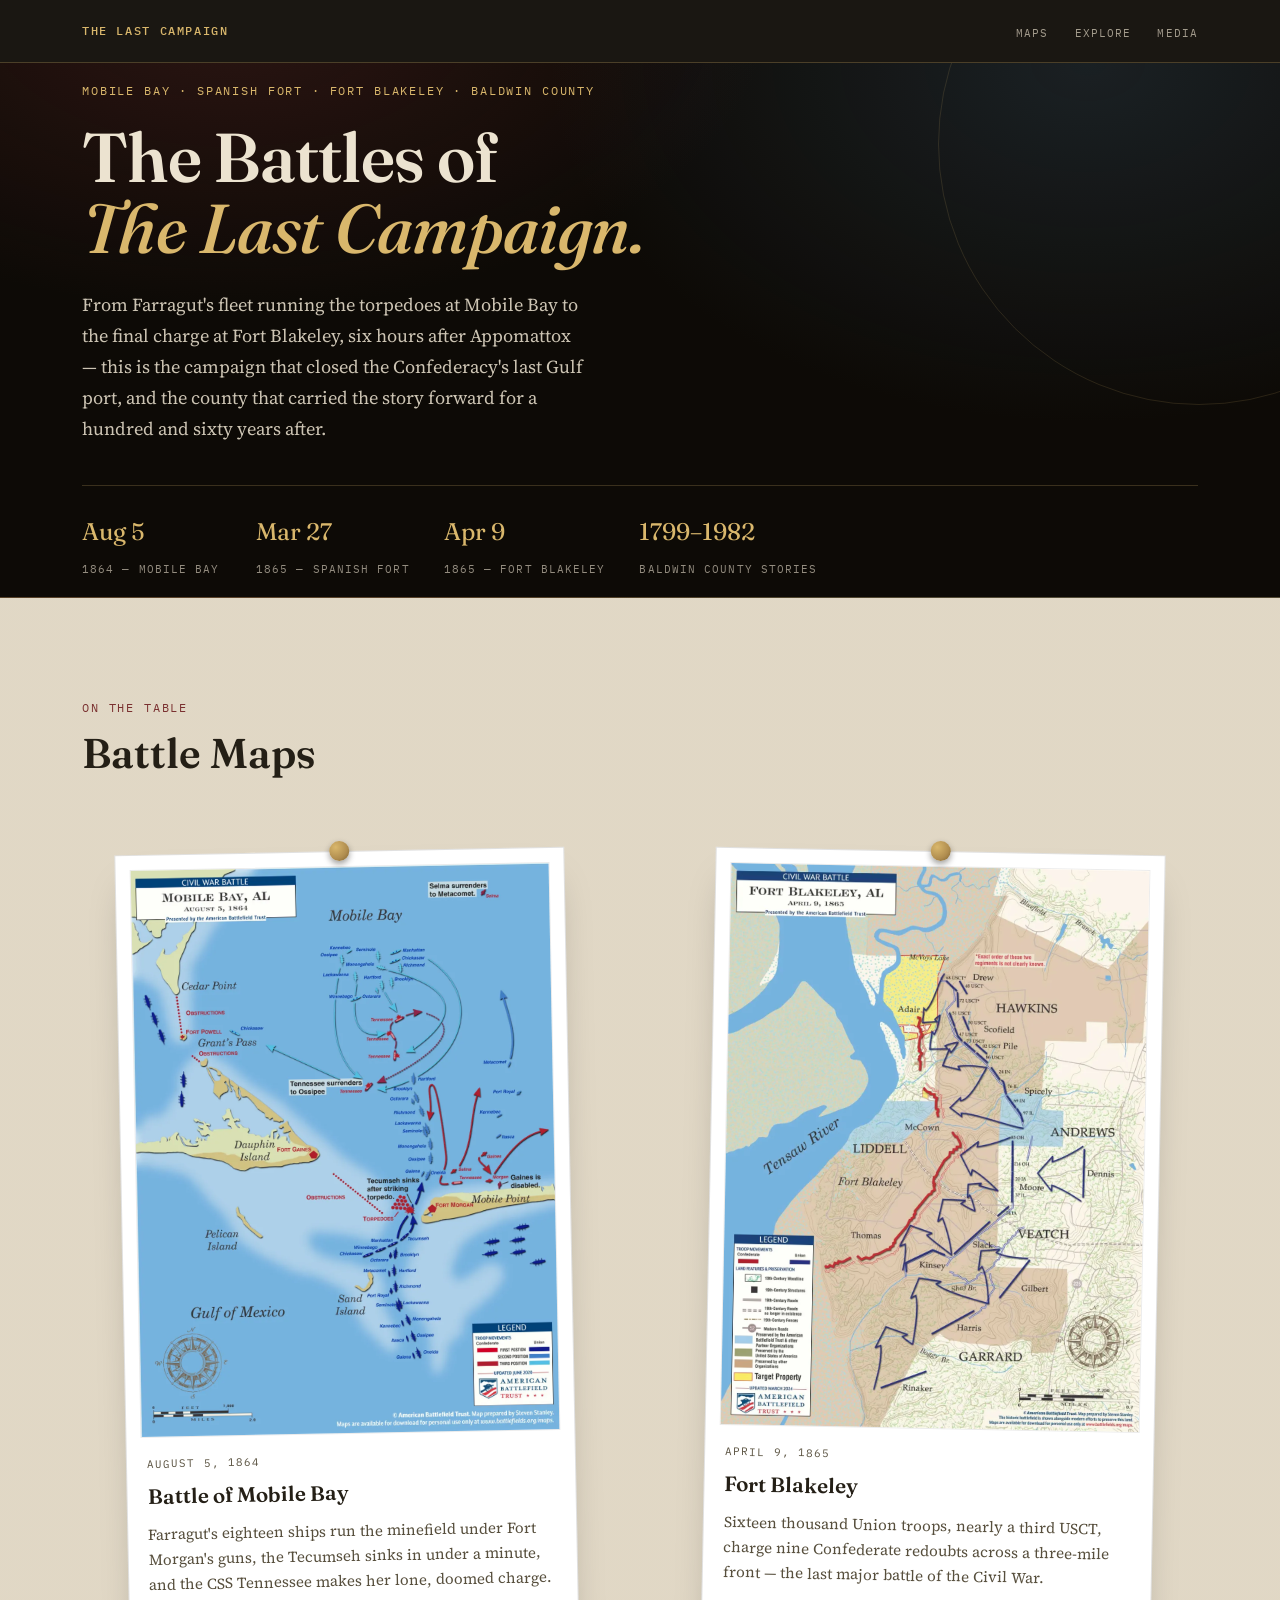
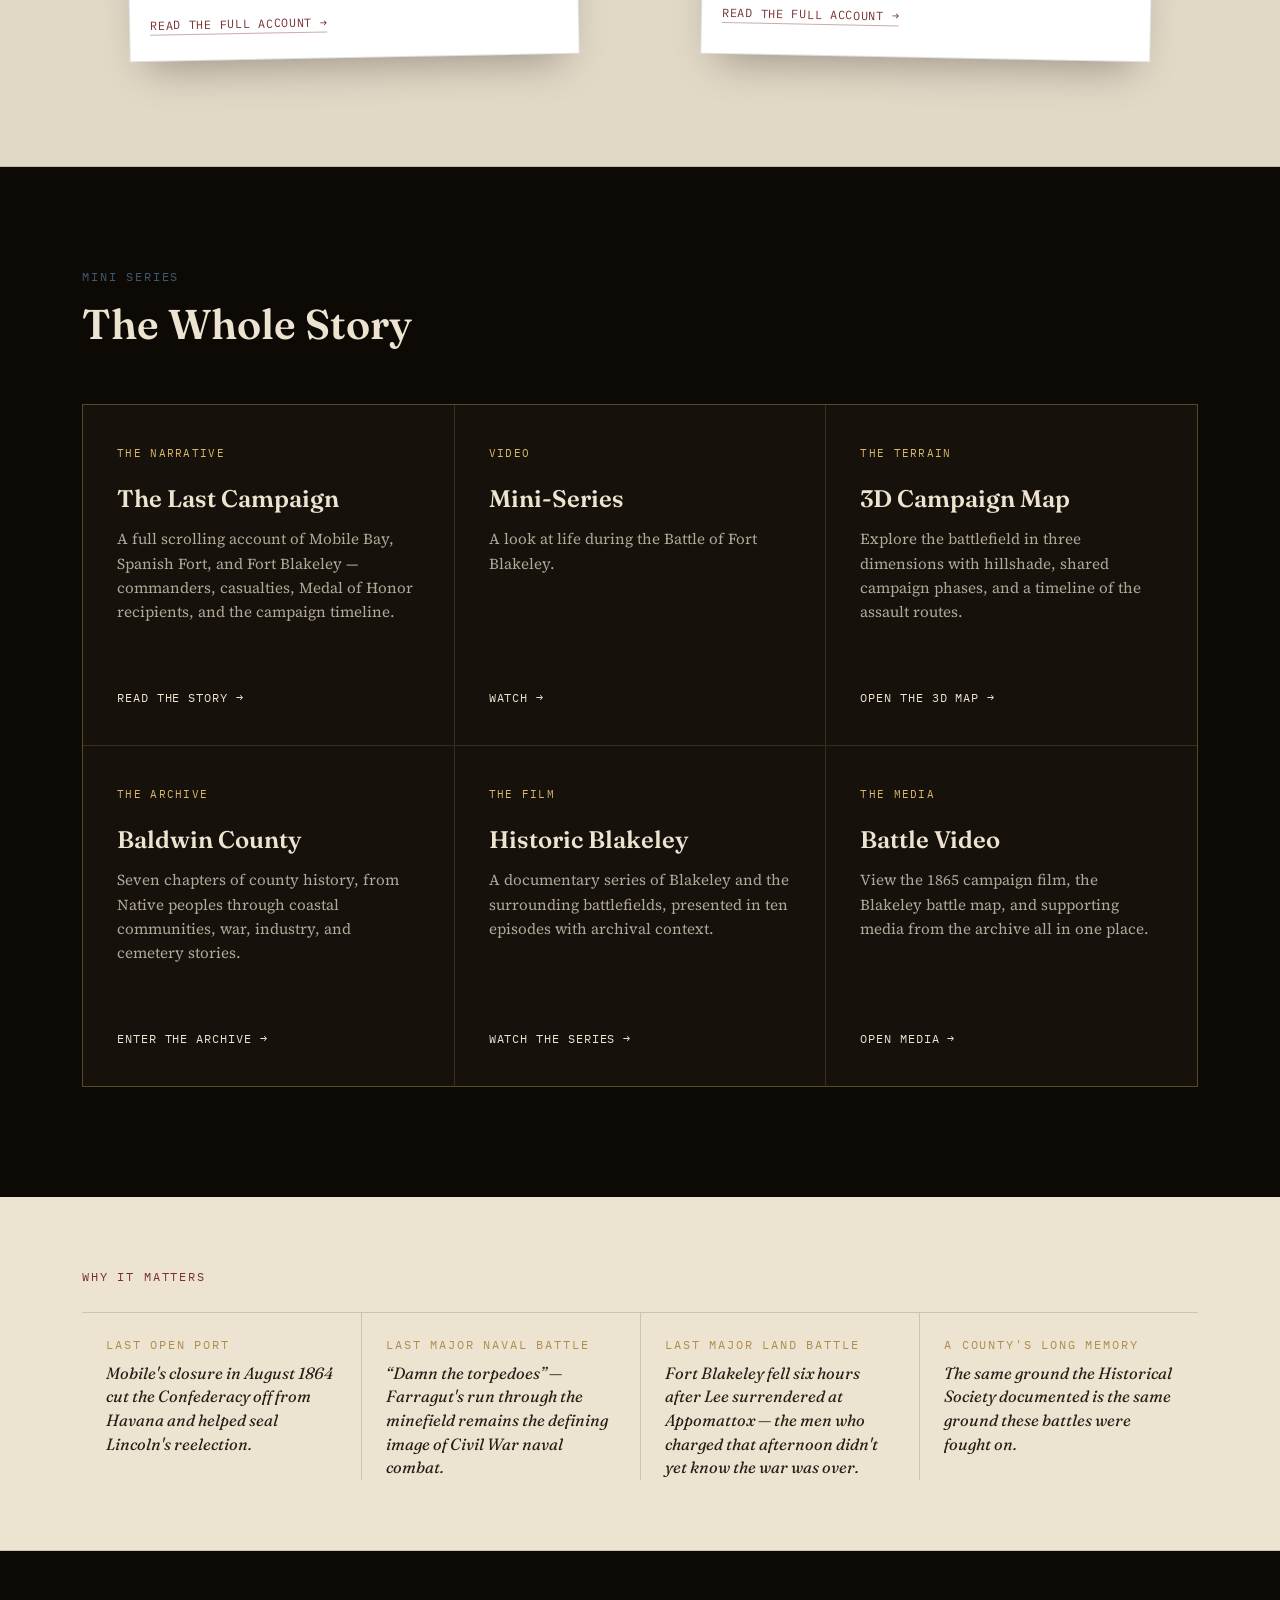
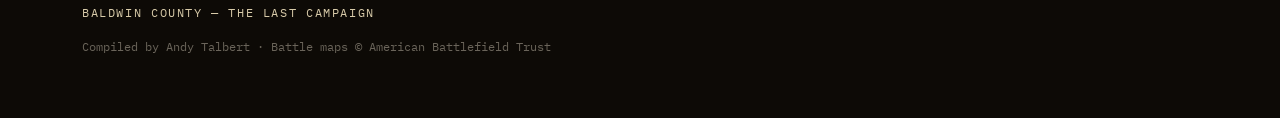
==== commit 99f4cb88: "Update index.html" ====
--- a/index.html
+++ b/index.html
@@ -90,11 +90,11 @@
         <span class="route-go">Read the story →</span>
       </a>
 
-      <a class="route" href="mobile-campaign-map.html">
-        <div class="route-tag">The Map</div>
-        <h3>Interactive 2D Campaign Map</h3>
-        <p>Fly over the actual terrain of Mobile Bay and the Delta, filter forts, naval action, land assaults, wrecks, and cities as the campaign unfolds.</p>
-        <span class="route-go">Open the map →</span>
+      <a class="route" href=blakeleyvids.html">
+        <div class="route-tag">Video</div>
+        <h3>Mini-Series</h3>
+        <p>A look at life during the Battle of Fort Blakeley.</p>
+        <span class="route-go">Watch →</span>
       </a>
 
       <a class="route" href="mobile-campaign-3d-map-mobile_1.html">
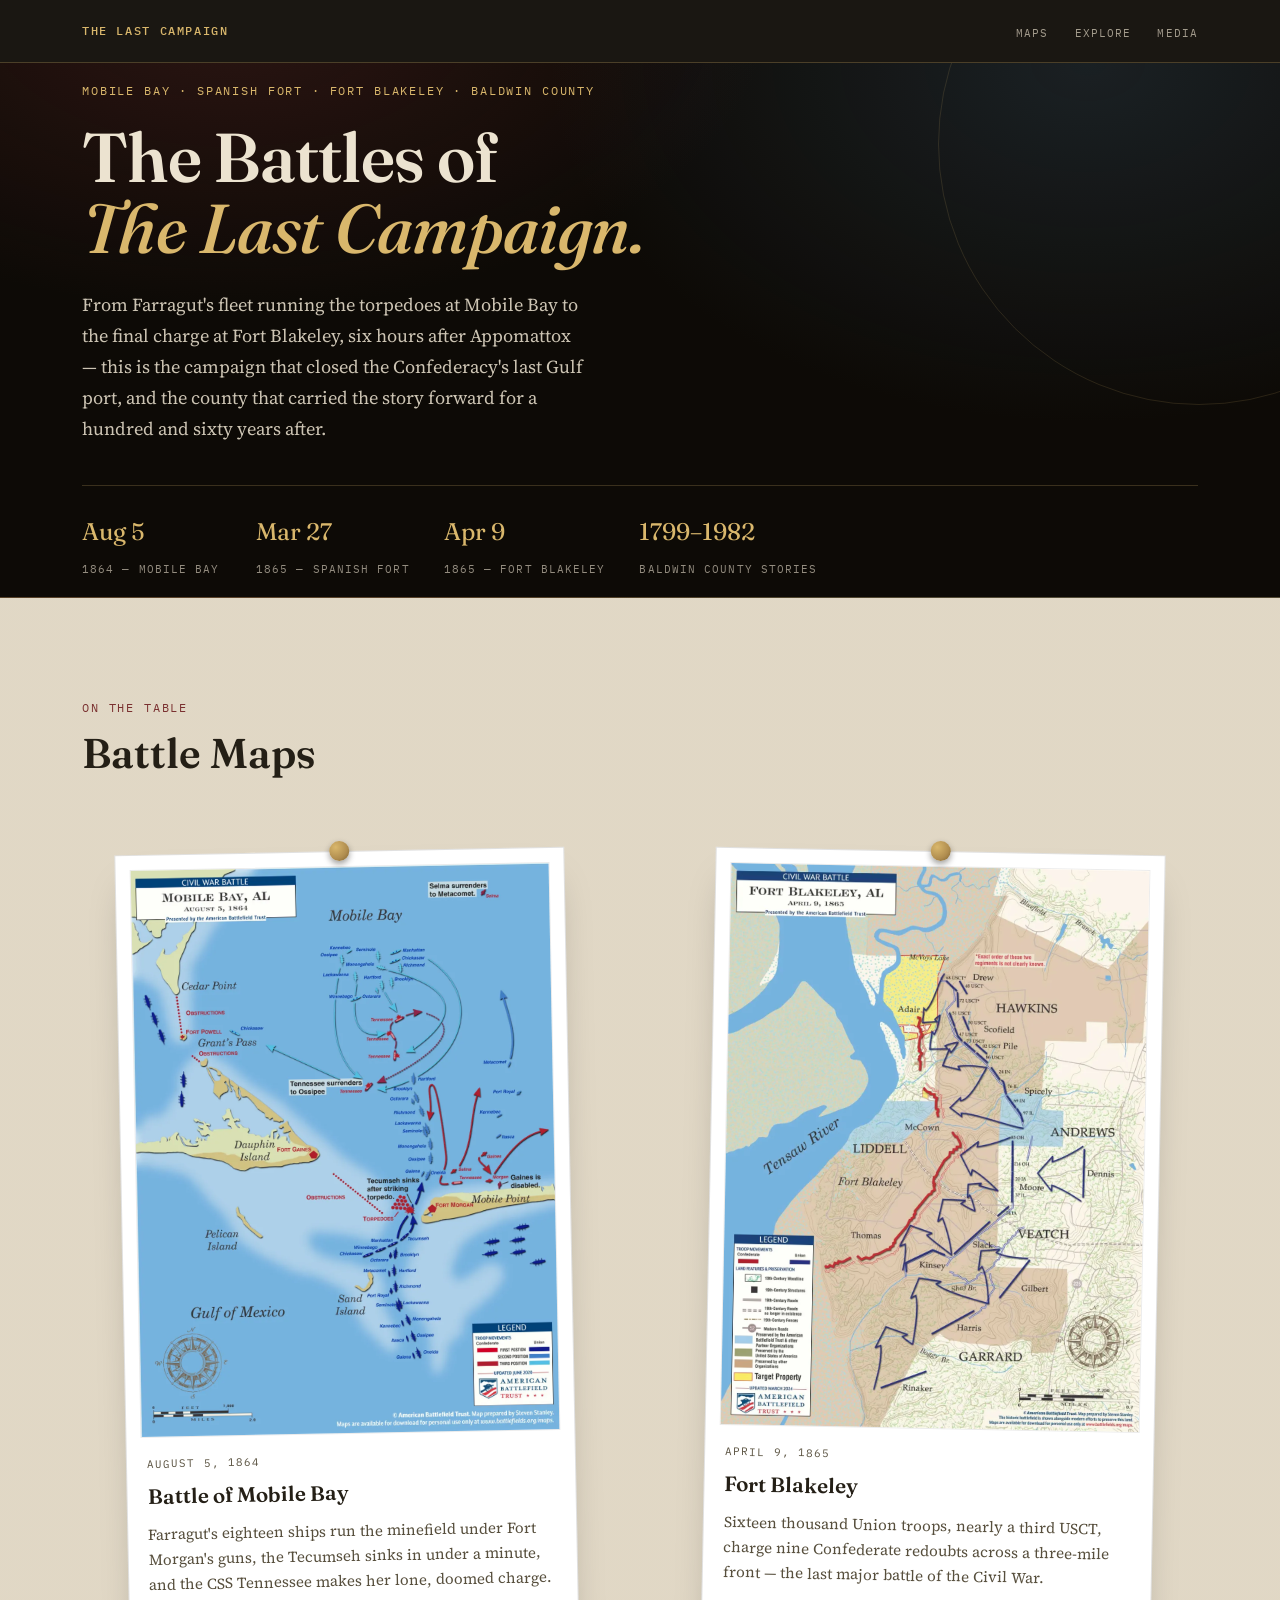
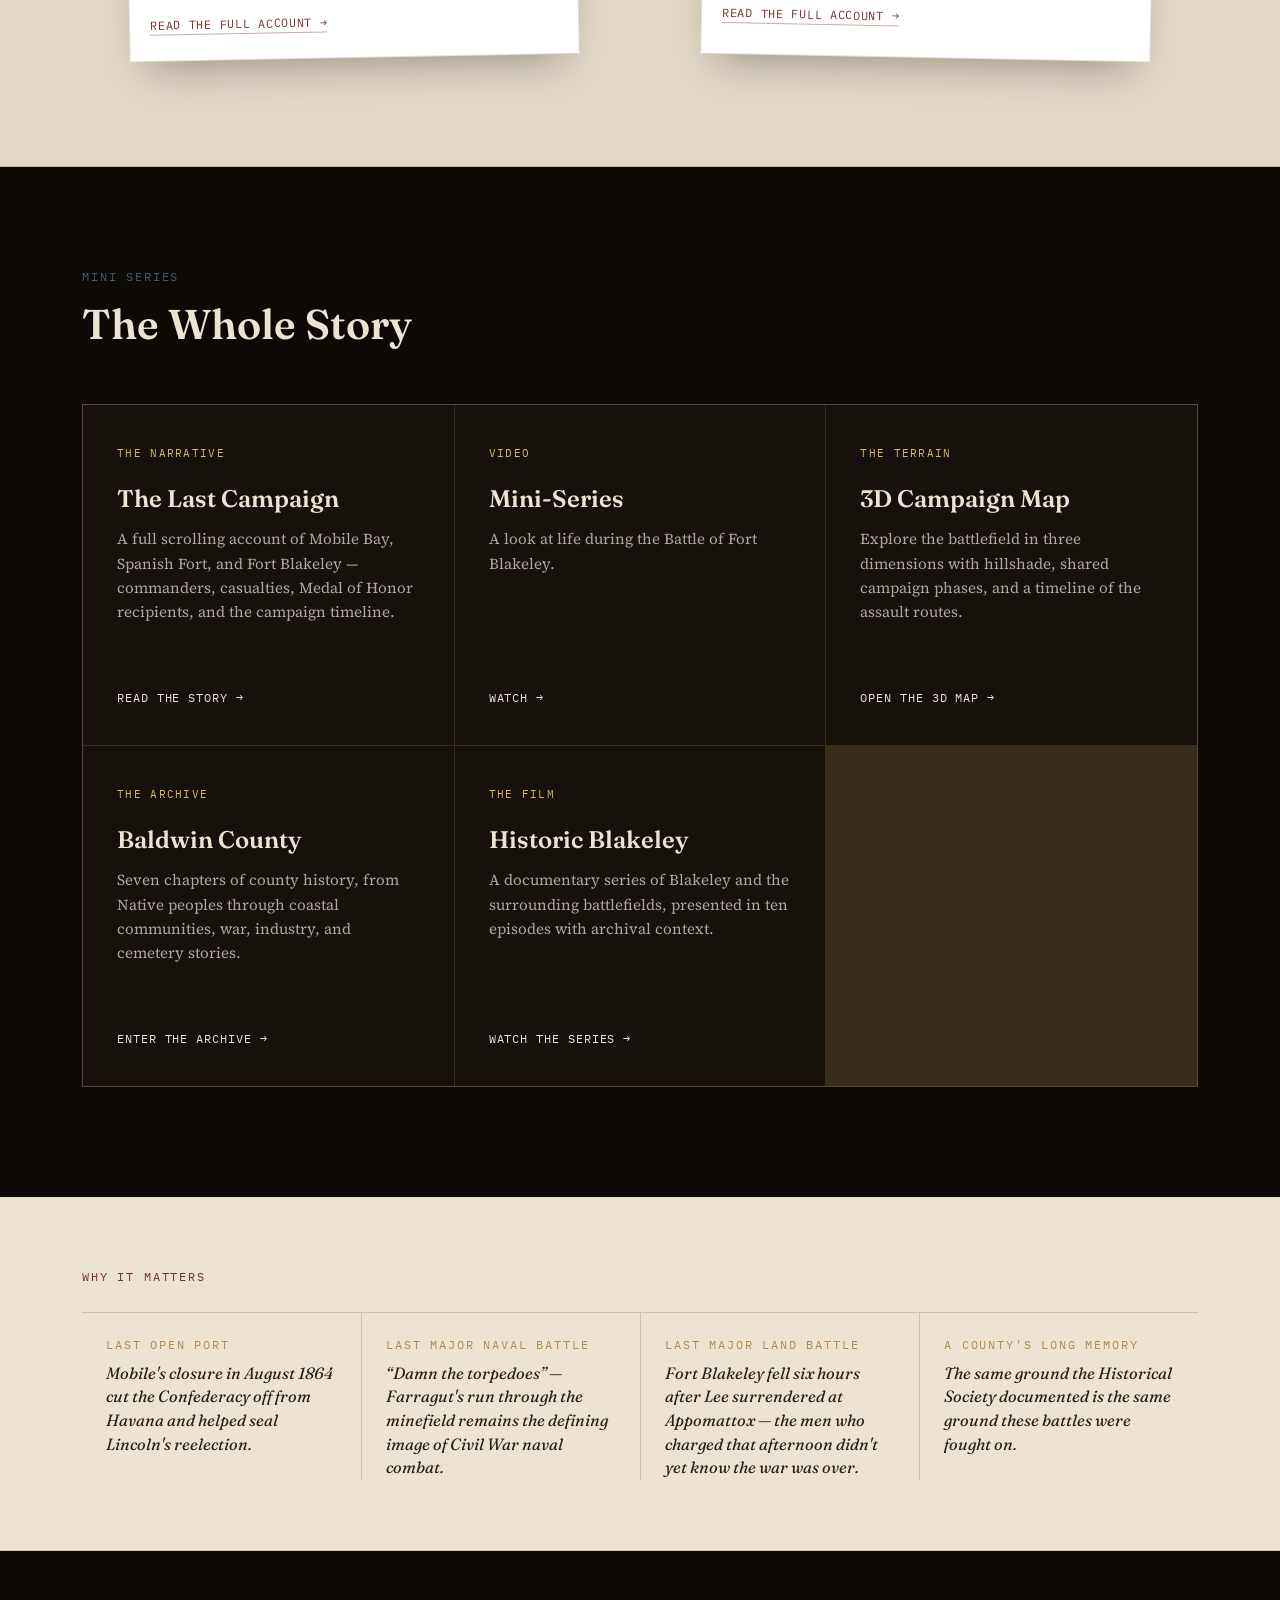
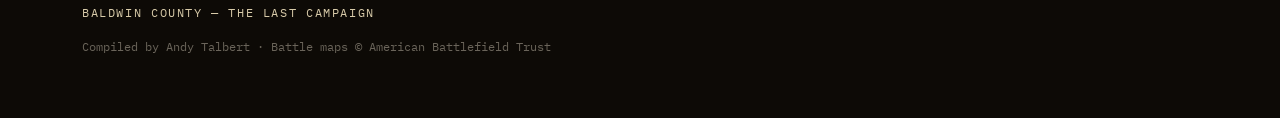
==== commit 5f0100b3: "Update index.html" ====
--- a/index.html
+++ b/index.html
@@ -118,12 +118,7 @@
         <span class="route-go">Watch the series →</span>
       </a>
 
-      <a class="route" href="media.html">
-        <div class="route-tag">The Media</div>
-        <h3>Battle Video</h3>
-        <p>View the 1865 campaign film, the Blakeley battle map, and supporting media from the archive all in one place.</p>
-        <span class="route-go">Open media →</span>
-      </a>
+     
     </div>
   </div>
 </section>
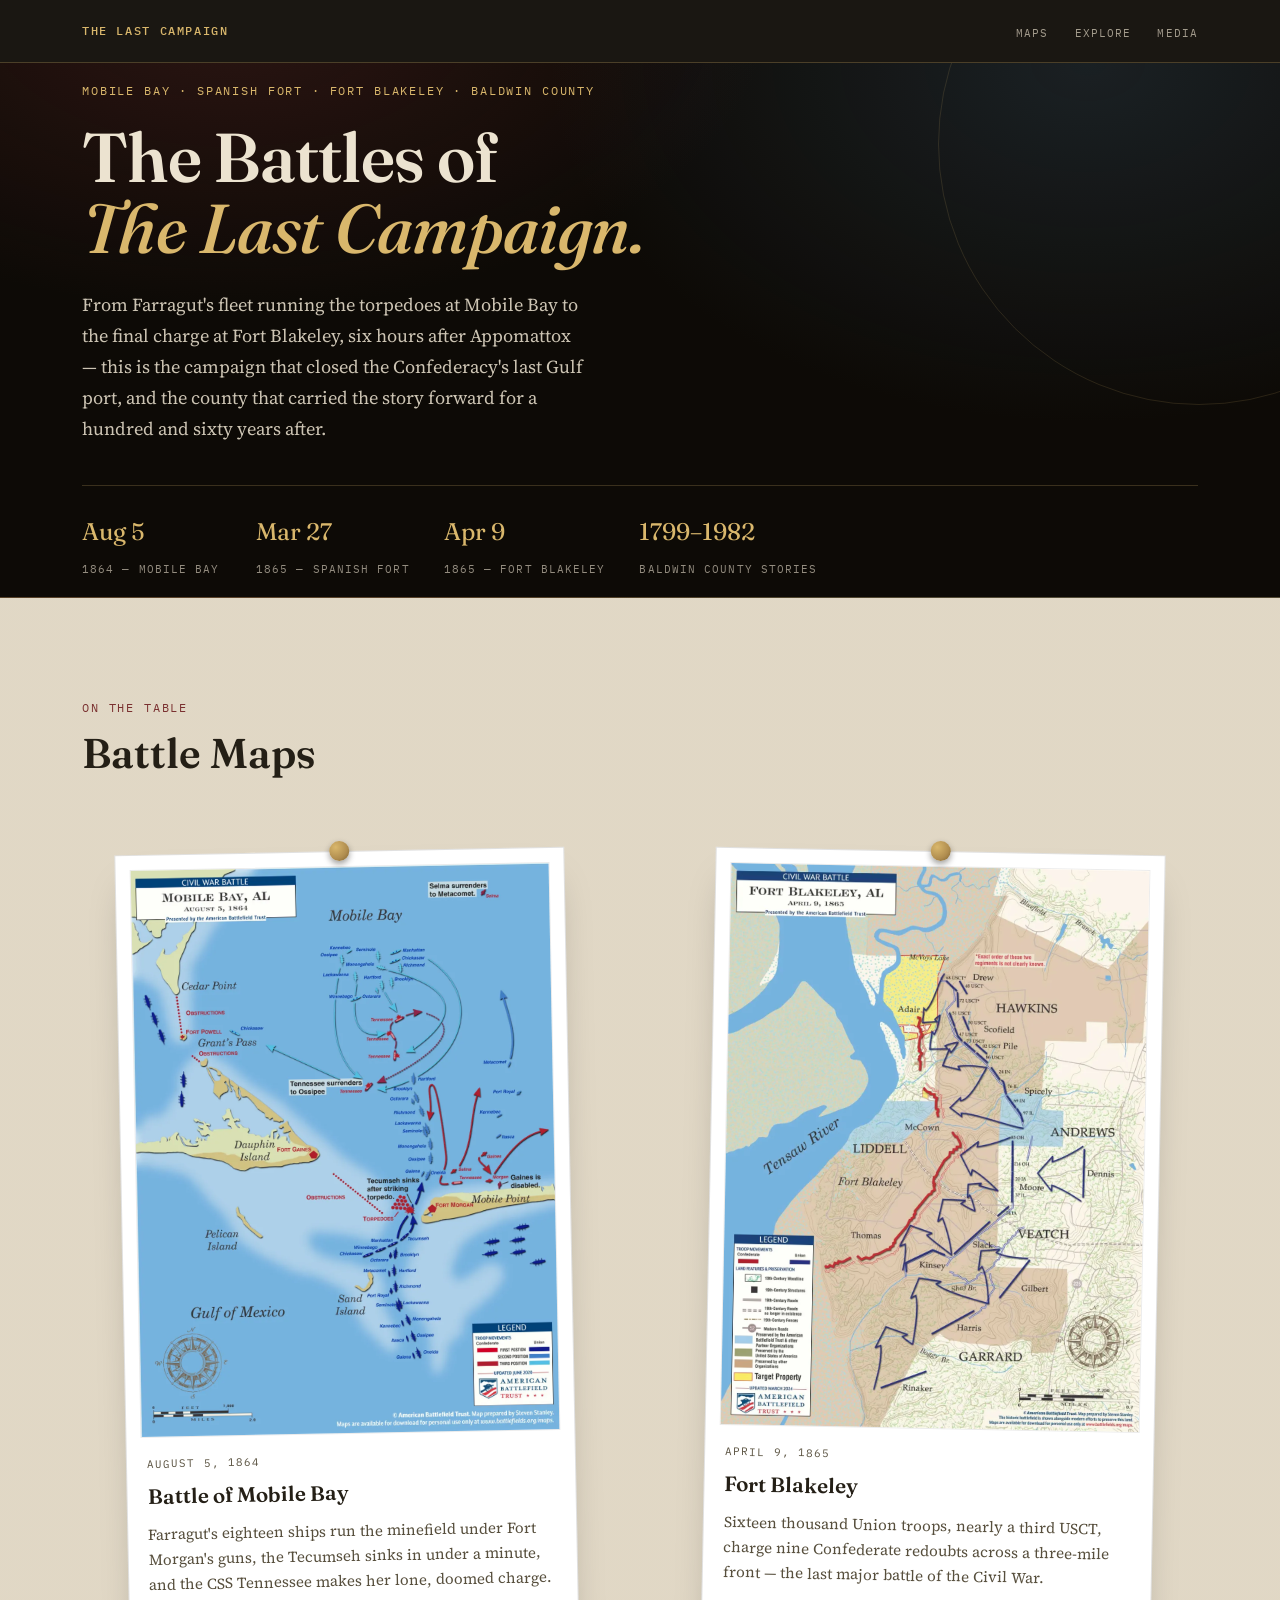
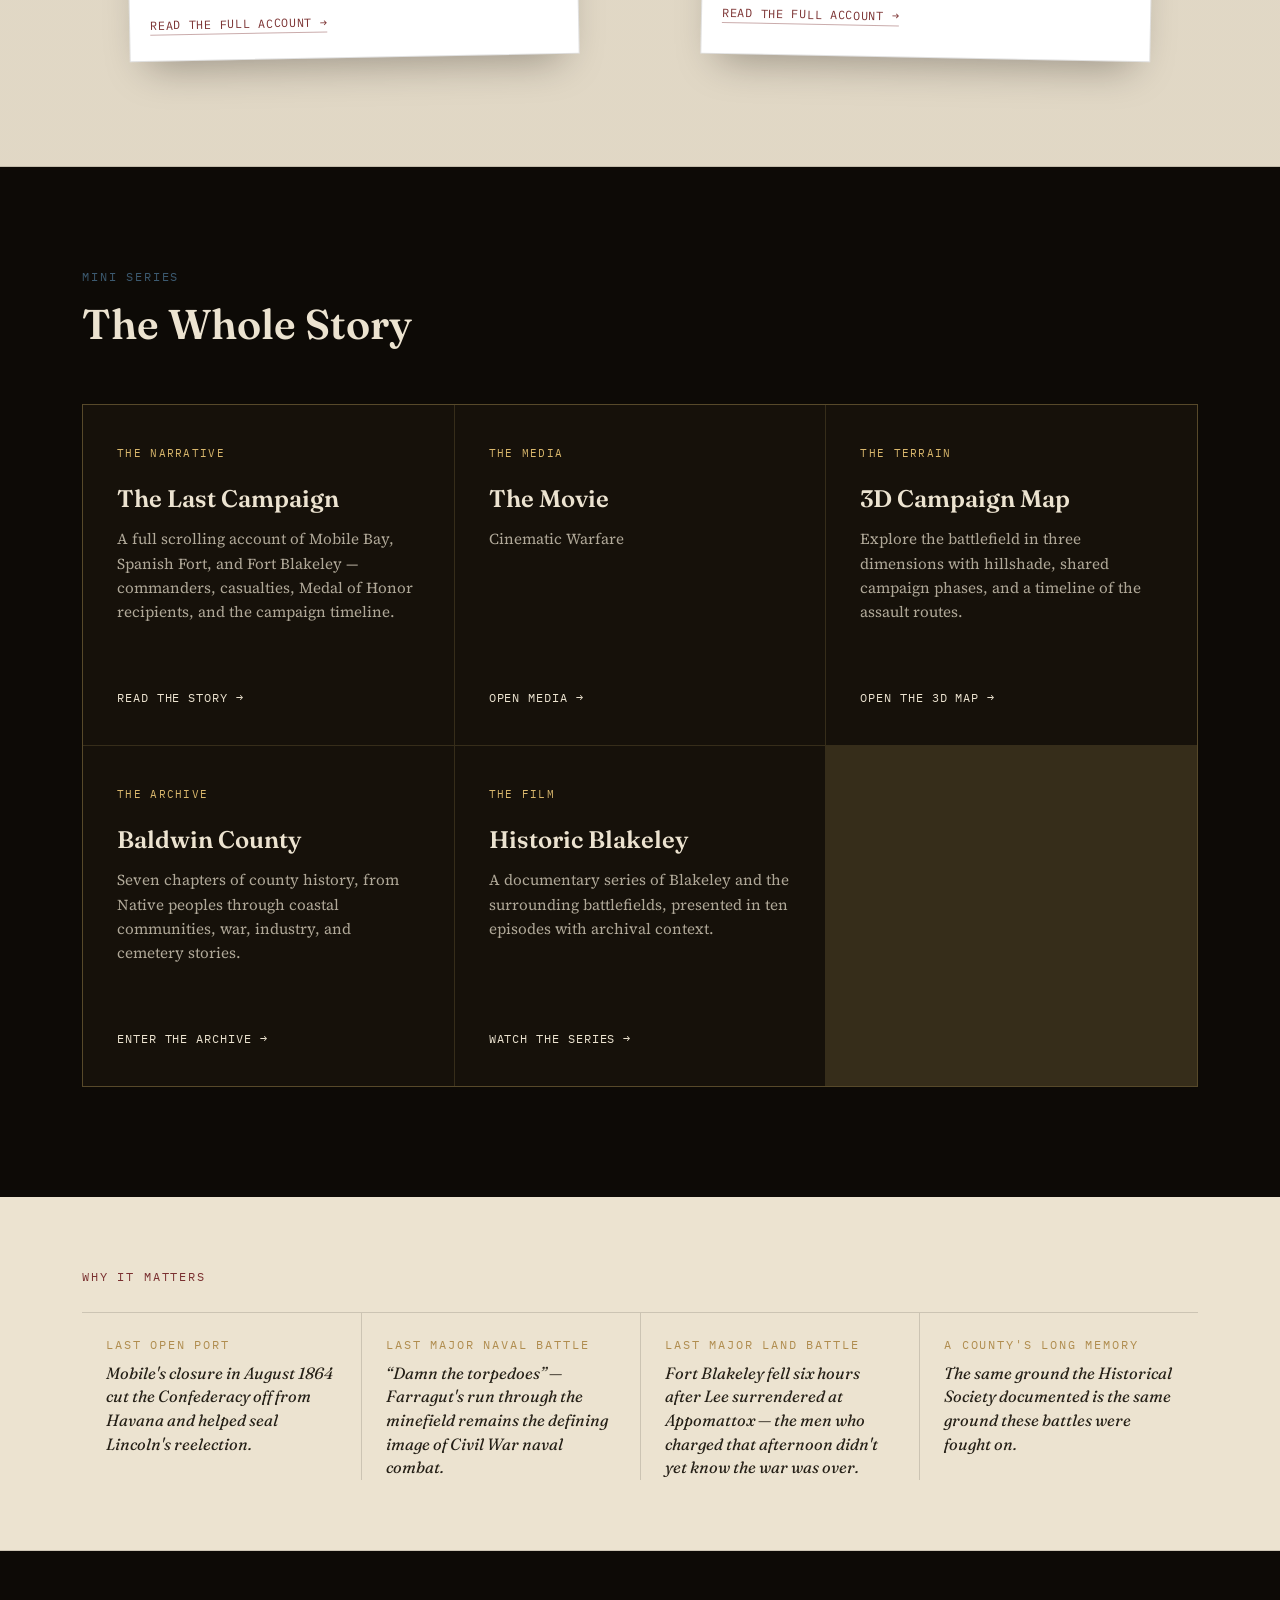
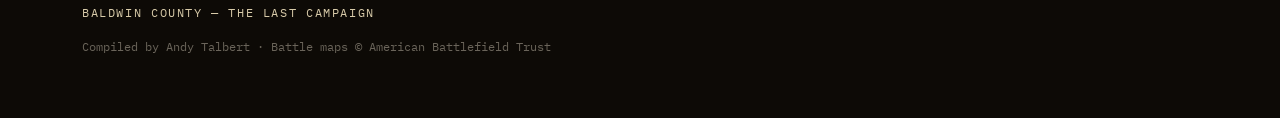
==== commit f28f1ccd: "Update index.html" ====
--- a/index.html
+++ b/index.html
@@ -90,11 +90,11 @@
         <span class="route-go">Read the story →</span>
       </a>
 
-      <a class="route" href=blakeleyvids.html">
-        <div class="route-tag">Video</div>
-        <h3>Mini-Series</h3>
-        <p>A look at life during the Battle of Fort Blakeley.</p>
-        <span class="route-go">Watch →</span>
+      <a class="route" href="media.html">
+        <div class="route-tag">The Media</div>
+        <h3>The Movie</h3>
+        <p>Cinematic Warfare</p>
+        <span class="route-go">Open media →</span>
       </a>
 
       <a class="route" href="mobile-campaign-3d-map-mobile_1.html">
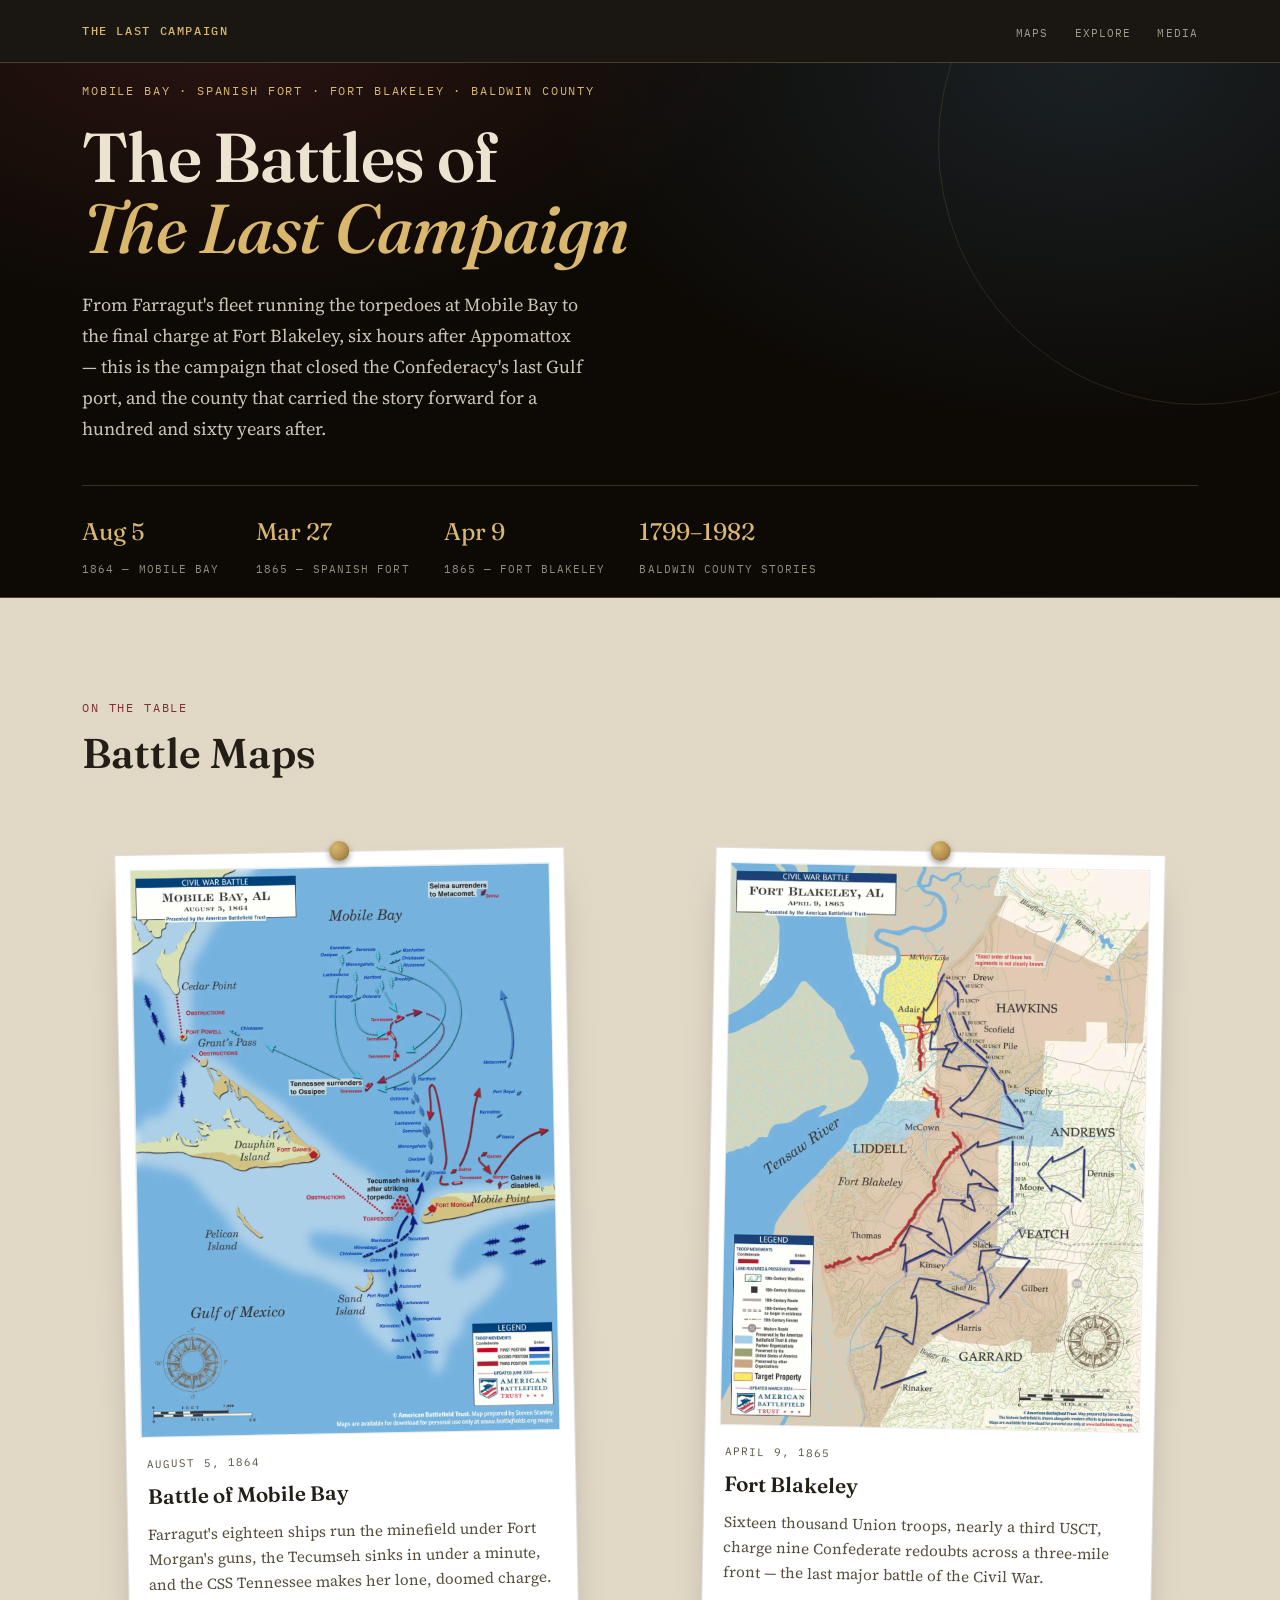
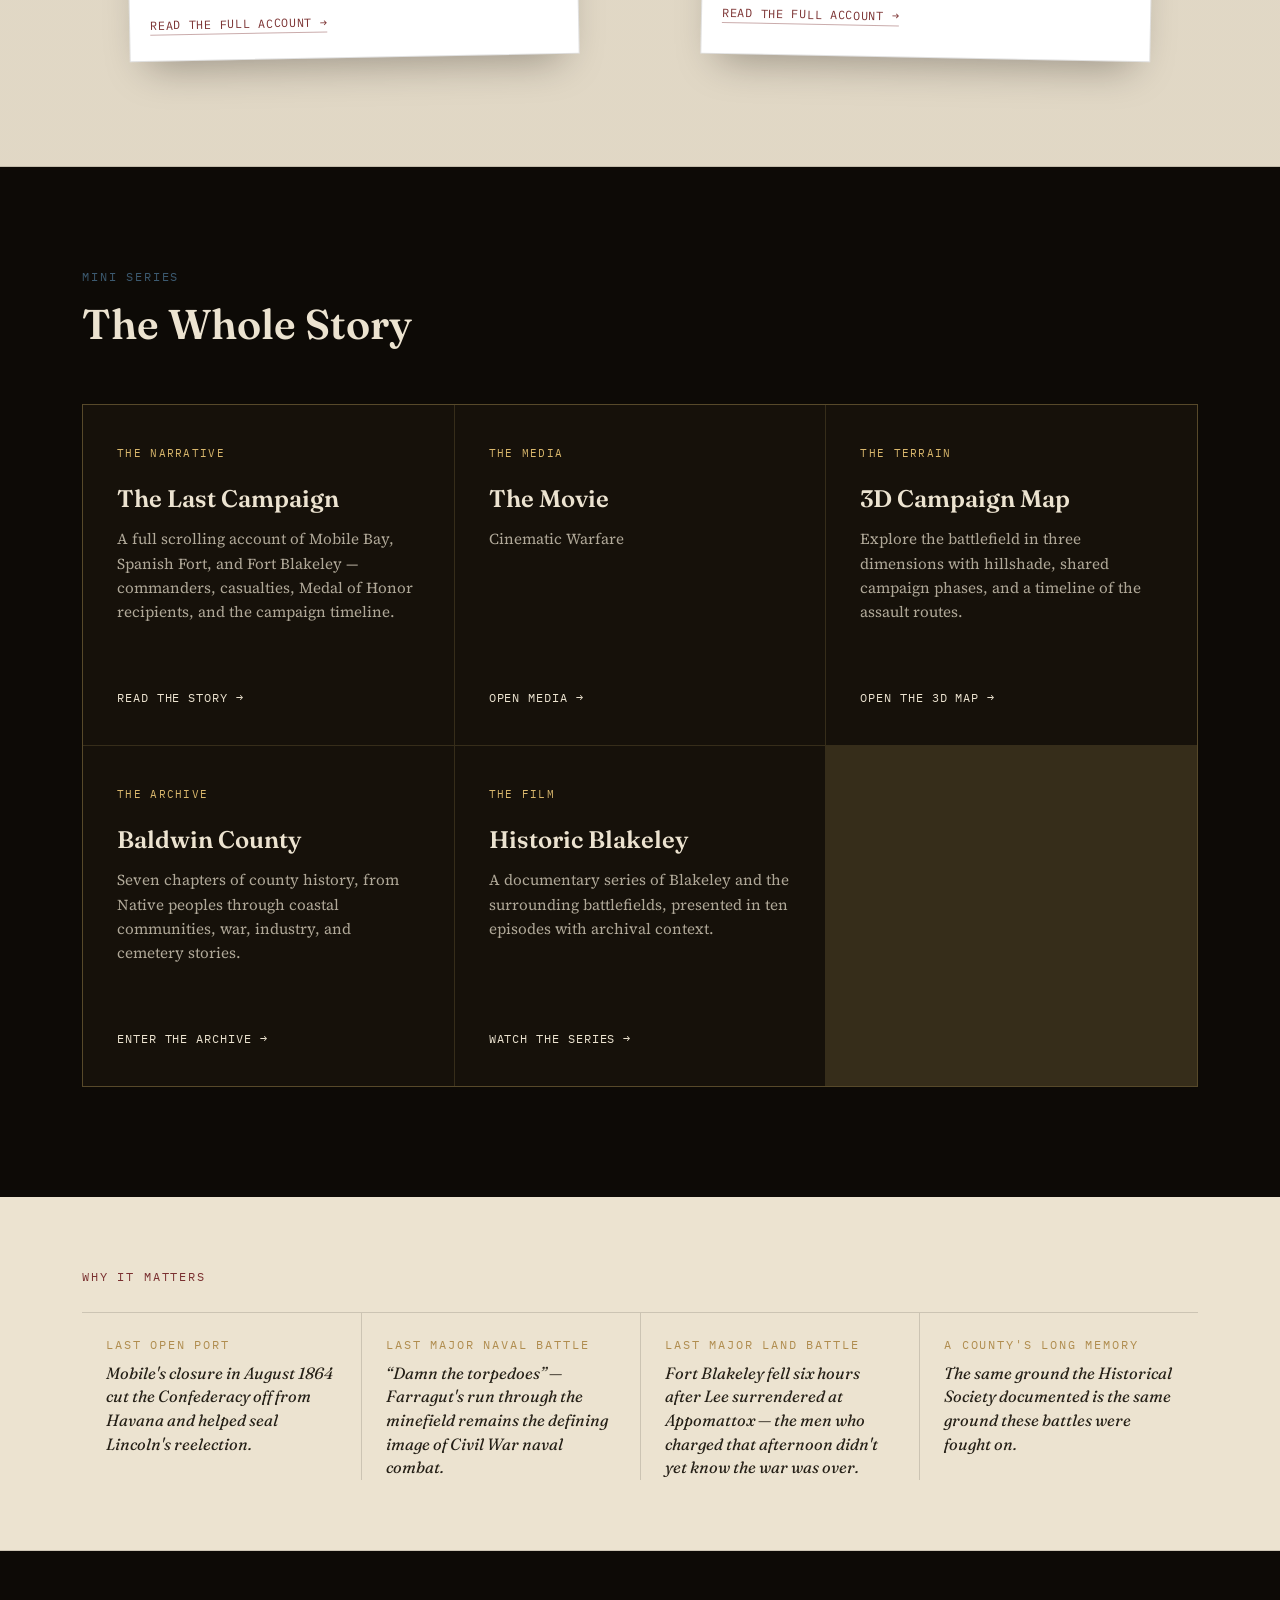
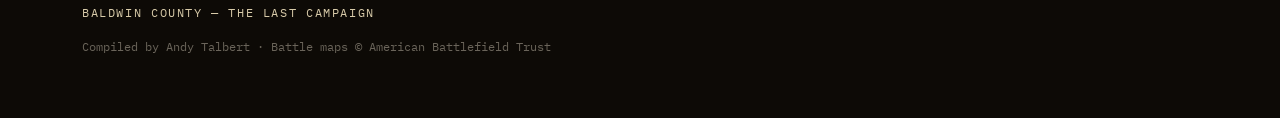
==== commit 32319530: "Update index.html" ====
--- a/index.html
+++ b/index.html
@@ -24,7 +24,7 @@
 <header class="hero">
   <div class="hero-inner">
     <div class="eyebrow">Mobile Bay · Spanish Fort · Fort Blakeley · Baldwin County</div>
-    <h1>The Battles of<br><em>The Last Campaign.</em></h1>
+    <h1>The Battles of<br><em>The Last Campaign</em></h1>
     <p class="hero-lede">
       From Farragut's fleet running the torpedoes at Mobile Bay to the final charge at Fort Blakeley,
       six hours after Appomattox — this is the campaign that closed the Confederacy's last Gulf port,
